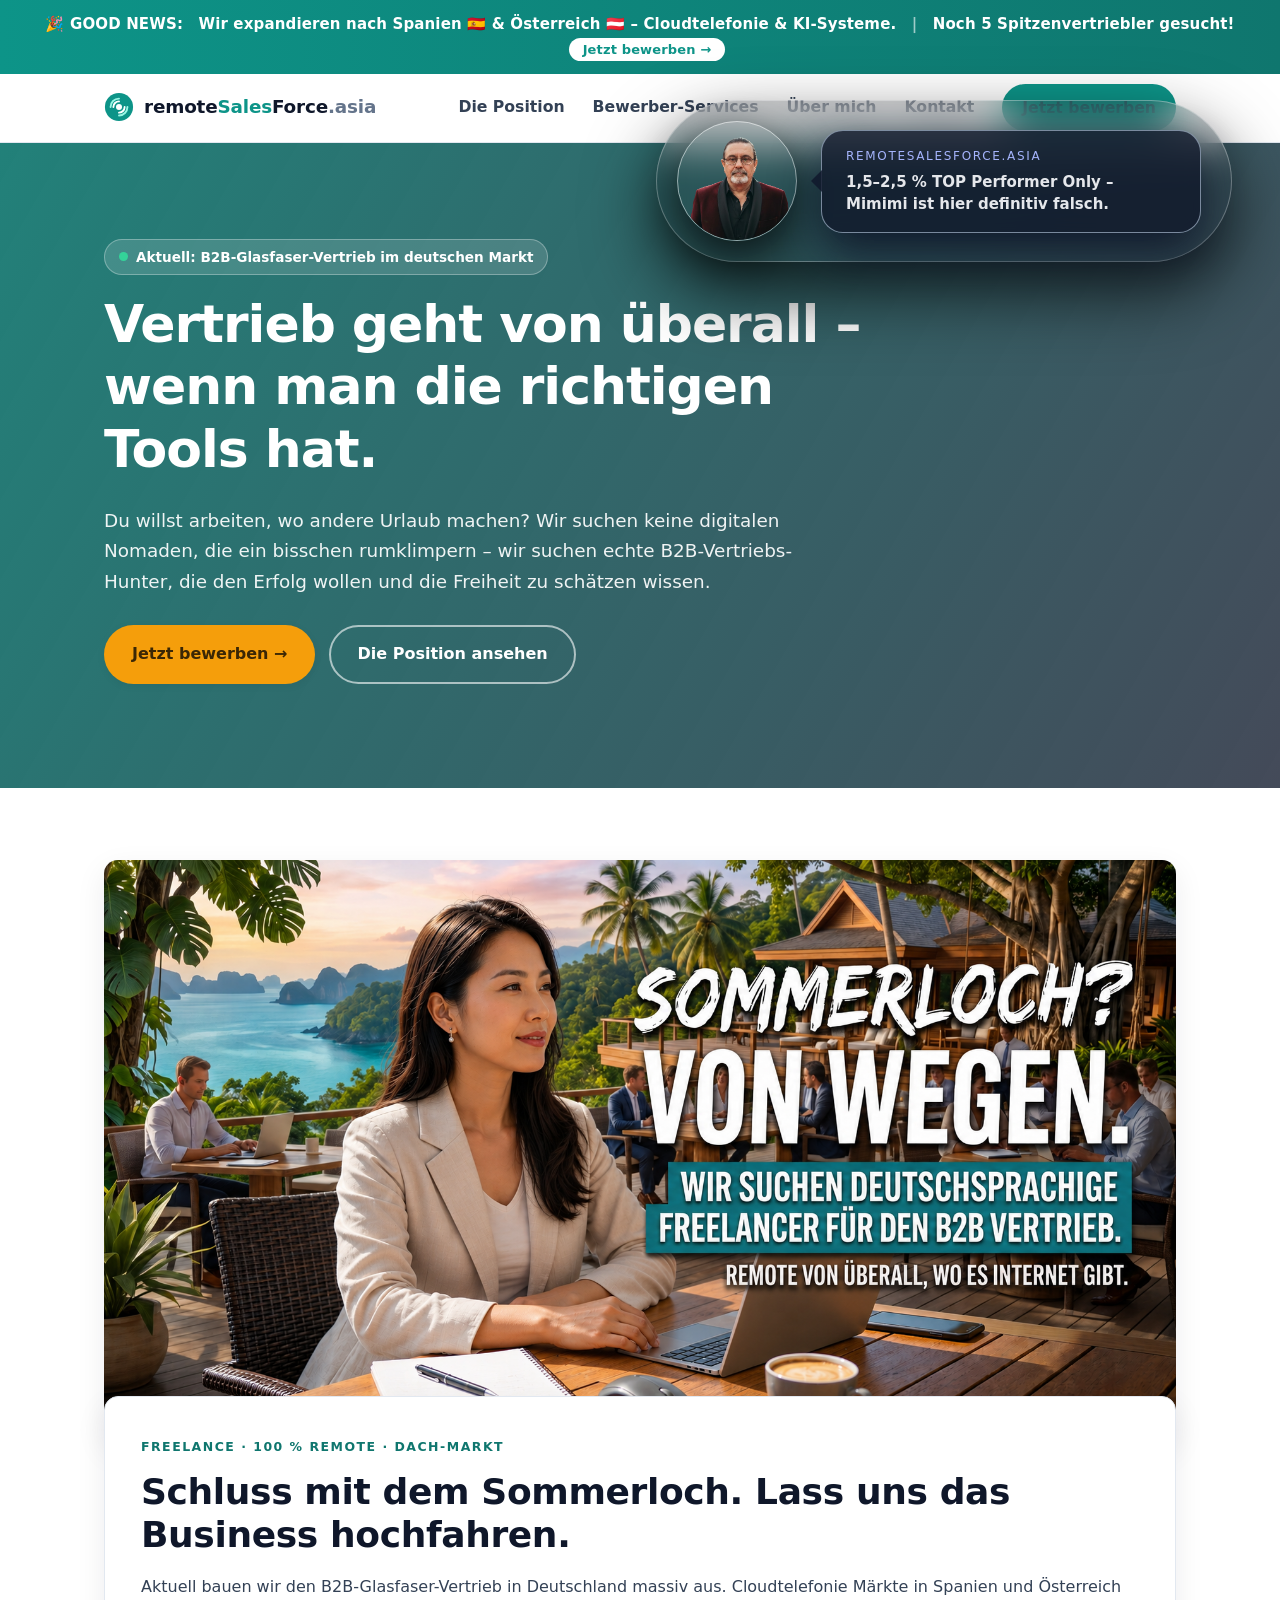
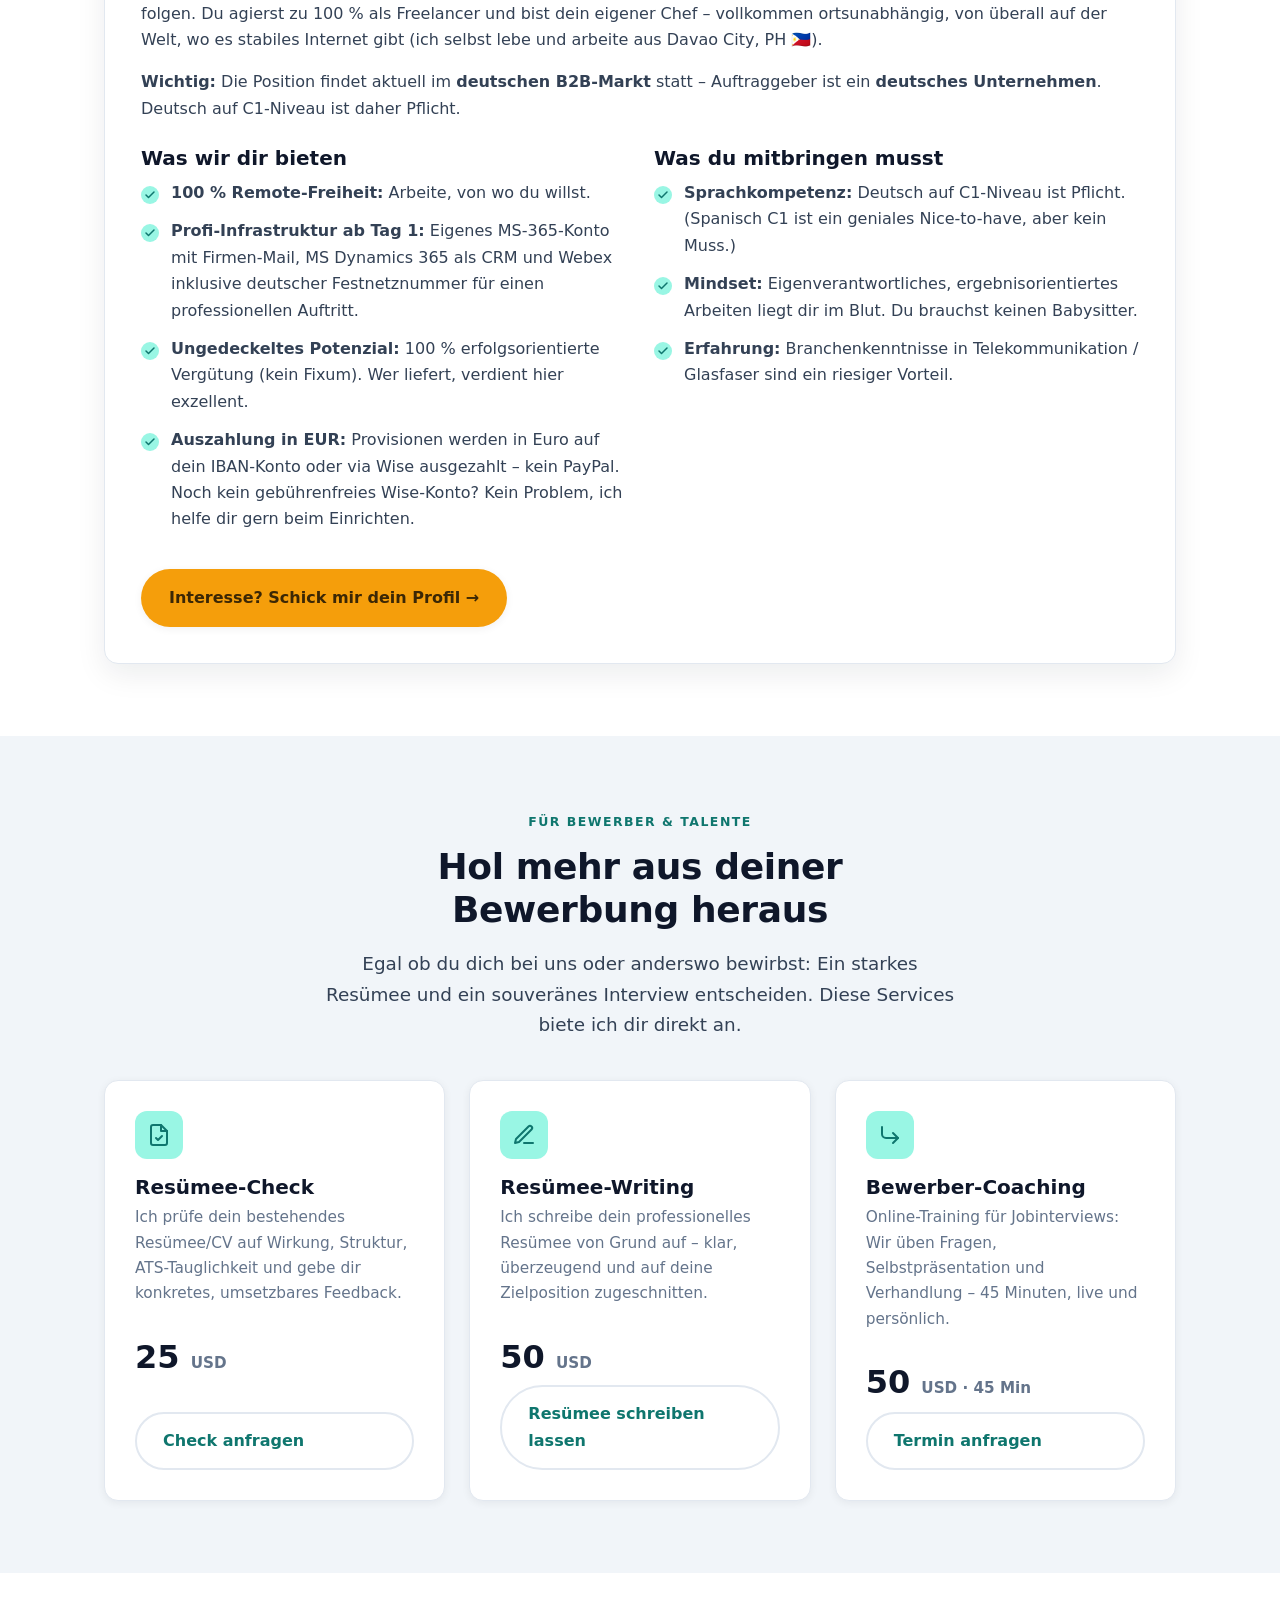
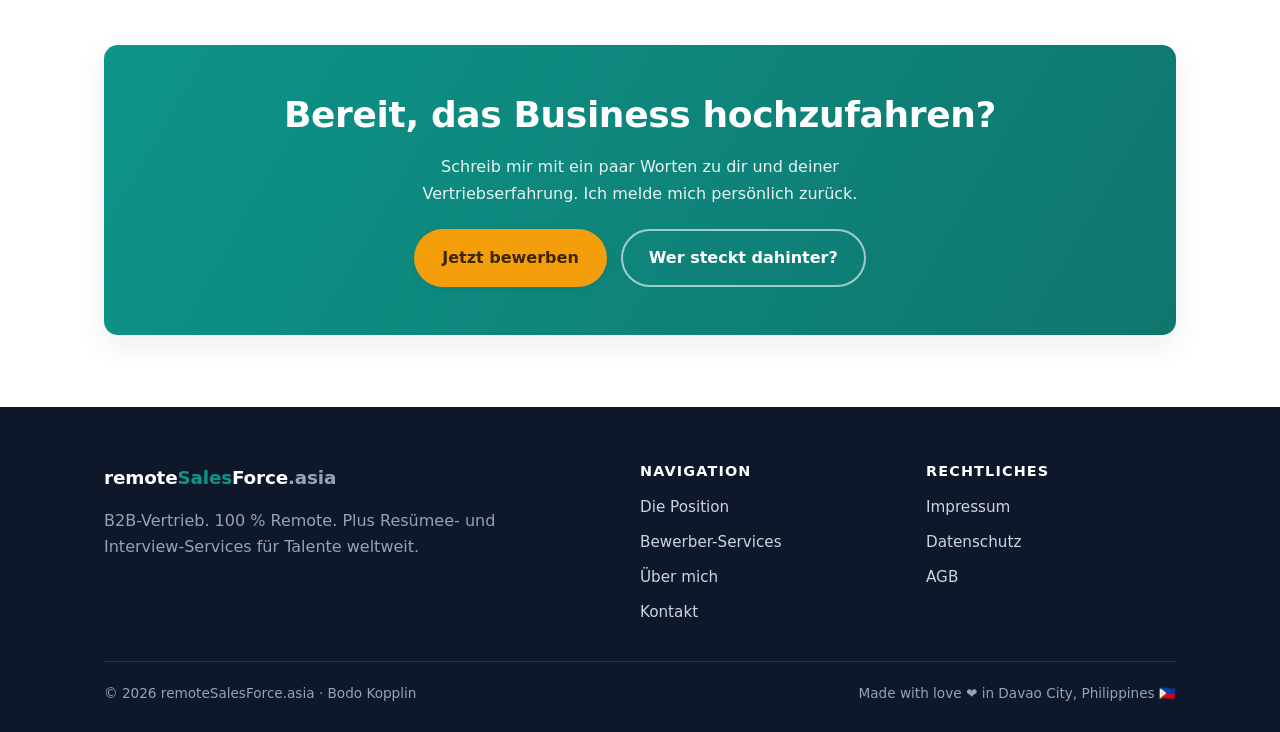
==== index.html @ d6d5f2cf "Add Google Ads script to index.html" ====
<!DOCTYPE html>   
<html lang="de">
<head>
  <script async src="https://pagead2.googlesyndication.com/pagead/js/adsbygoogle.js?client=ca-pub-9428336256500980"
     crossorigin="anonymous"></script>
  <!-- Google Tag Manager -->
<script>(function(w,d,s,l,i){w[l]=w[l]||[];w[l].push({'gtm.start':
new Date().getTime(),event:'gtm.js'});var f=d.getElementsByTagName(s)[0],
j=d.createElement(s),dl=l!='dataLayer'?'&l='+l:'';j.async=true;j.src=
'https://www.googletagmanager.com/gtm.js?id='+i+dl;f.parentNode.insertBefore(j,f);
})(window,document,'script','dataLayer','GTM-MR9XFWQ5');</script>
<!-- End Google Tag Manager -->
  <!-- Google tag (gtag.js) -->
<script async src="https://www.googletagmanager.com/gtag/js?id=G-564L8G4YLS"></script>
<script>
  window.dataLayer = window.dataLayer || [];
  function gtag(){dataLayer.push(arguments);}
  gtag('js', new Date());

  gtag('config', 'G-564L8G4YLS');
</script>
  <meta charset="UTF-8" />
  <meta name="viewport" content="width=device-width, initial-scale=1" />
  <title>remoteSalesForce.asia – B2B-Vertrieb. 100 % Remote. Weltweit.</title>
  <meta name="description" content="Wir bauen den B2B-Glasfaser-Vertrieb aus und suchen echte Vertriebs-Hunter – 100 % Remote, als Freelancer, mit Profi-Infrastruktur ab Tag 1. Plus: Resümee-Check, Resümee-Writing und Bewerber-Coaching." />
  <link rel="preconnect" href="https://fonts.googleapis.com" />
  <link rel="stylesheet" href="assets/css/style.css" />

  <!-- ================= FLOATING PROFILE SPEECH BUBBLE ================= -->
  <style>
    .floating-profile-pill {
      position: fixed;
      top: 100px;
      right: 48px;
      z-index: 9999;

      display: flex;
      align-items: center;
      gap: 24px;

      padding: 20px 30px 20px 20px;

      background: rgba(15, 15, 20, 0.22);
      border-radius: 999px;

      box-shadow: 0 30px 70px rgba(0, 0, 0, 0.7);
      backdrop-filter: blur(22px);
      -webkit-backdrop-filter: blur(22px);
      border: 1px solid rgba(255, 255, 255, 0.32);

      color: #f9fafb;

      opacity: 0;
      transform: translateY(-16px);
      animation:
        fpFadeIn 0.7s ease-out forwards 0.35s,
        fpFloat 10s ease-in-out infinite 1s;
    }

    .fp-avatar {
      flex: 0 0 auto;
      width: 120px;
      height: 120px;
      border-radius: 999px;
      overflow: hidden;
      box-shadow: 0 18px 46px rgba(0, 0, 0, 0.75);
      border: 1px solid rgba(255, 255, 255, 0.5);
    }

    .fp-avatar img {
      width: 100%;
      height: 100%;
      object-fit: cover;
      display: block;
    }

    .fp-bubble {
      position: relative;
      padding: 16px 24px;
      border-radius: 22px;

      background: rgba(15, 23, 42, 0.8);
      border: 1px solid rgba(148, 163, 184, 0.8);

      box-shadow: 0 20px 46px rgba(15, 23, 42, 0.95);

      font-family: system-ui, -apple-system, BlinkMacSystemFont, "Segoe UI", sans-serif;
      font-size: 16px;
      line-height: 1.5;
      max-width: 380px;
    }

    .fp-bubble::before {
      content: "";
      position: absolute;
      left: -11px;
      top: 50%;
      transform: translateY(-50%);
      width: 0;
      height: 0;
      border-top: 11px solid transparent;
      border-bottom: 11px solid transparent;
      border-right: 11px solid rgba(15, 23, 42, 0.8);
    }

    .fp-eyebrow {
      margin: 0 0 6px;
      font-size: 12px;
      letter-spacing: 0.14em;
      text-transform: uppercase;
      color: #a5b4fc;
    }

    .fp-text {
      margin: 0;
      font-size: 15px;
      font-weight: 700;
      color: #e5e7eb;
      white-space: normal;
    }

    @keyframes fpFadeIn {
      to {
        opacity: 1;
        transform: translateY(0);
      }
    }

    @keyframes fpFloat {
      0%   { transform: translateY(0); }
      50%  { transform: translateY(-6px); }
      100% { transform: translateY(0); }
    }

    @media (max-width: 1024px) {
      .floating-profile-pill {
        top: 72px;
        right: 20px;
        padding: 14px 20px 14px 14px;
        gap: 16px;
      }

      .fp-avatar {
        width: 90px;
        height: 90px;
      }

      .fp-bubble {
        padding: 10px 16px;
        font-size: 14px;
        max-width: 320px;
      }

      .fp-text {
        font-size: 14px;
      }
    }

    @media (max-width: 768px) {
      .floating-profile-pill {
        top: 62px;
        right: 10px;
        padding: 10px 12px 10px 10px;
        gap: 10px;
      }

      .fp-avatar {
        width: 64px;
        height: 64px;
      }

      .fp-bubble {
        padding: 8px 12px;
        font-size: 13px;
        max-width: 260px;
      }

      .fp-text {
        font-size: 13px;
      }
    }

    @media (max-width: 480px) {
      .floating-profile-pill {
        max-width: min(92vw, 360px);
      }
    }
  </style>
</head>
<body>

  <!-- === Floating Profile Bubble (Bodo) === -->
  <div class="floating-profile-pill">
    <div class="fp-avatar">
      <img src="pics/ProfilePic.png" alt="Bodo Kopplin" />
    </div>
    <div class="fp-bubble">
      <p class="fp-eyebrow">remoteSalesForce.asia</p>
      <p class="fp-text">
        1,5–2,5 % TOP Performer Only – Mimimi ist hier definitiv falsch.
      </p>
    </div>
  </div>

  <!-- ================= ANNOUNCEMENT BAR ================= -->
  <div style="background:linear-gradient(90deg,#0d9488,#0f766e);color:#fff;text-align:center;padding:12px 16px;font-size:15px;font-weight:600;letter-spacing:0.01em;position:relative;z-index:100;">
    <span style="margin-right:10px;">🎉 GOOD NEWS:</span>
    Wir expandieren nach <strong>Spanien 🇪🇸</strong> &amp; <strong>Österreich 🇦🇹</strong> – Cloudtelefonie &amp; KI-Systeme.
    <span style="margin:0 10px;opacity:0.6;">|</span>
    Noch <strong>5 Spitzenvertriebler</strong> gesucht!
    <a href="bewerbung.html" style="margin-left:14px;background:#fff;color:#0d9488;padding:4px 14px;border-radius:999px;font-size:13px;text-decoration:none;font-weight:700;">Jetzt bewerben →</a>
  </div>
  <!-- ================= HEADER / NAV ================= -->
  <header class="site-header">
    <div class="container nav">
      <a href="index.html" class="brand" aria-label="remoteSalesForce.asia Startseite">
        <svg width="30" height="30" viewBox="0 0 32 32" fill="none" aria-hidden="true">
          <circle cx="16" cy="16" r="15" fill="#0d9488"/>
          <circle cx="16" cy="16" r="3.2" fill="#fff"/>
          <path d="M10 16a6 6 0 0 1 6-6" stroke="#fff" stroke-width="2" stroke-linecap="round"/>
          <path d="M7 16a9 9 0 0 1 9-9" stroke="#99f6e4" stroke-width="2" stroke-linecap="round"/>
          <path d="M22 16a6 6 0 0 1-6 6" stroke="#fff" stroke-width="2" stroke-linecap="round"/>
          <path d="M25 16a9 9 0 0 1-9 9" stroke="#99f6e4" stroke-width="2" stroke-linecap="round"/>
        </svg>
        <span>remote<span class="dot">Sales</span>Force<span class="tld">.asia</span></span>
      </a>
      <nav>
        <button class="nav-toggle" aria-label="Menü" aria-expanded="false"><span></span><span></span><span></span></button>
        <ul class="nav-links">
          <li><a href="#jobpost">Die Position</a></li>
          <li><a href="#leistungen">Bewerber-Services</a></li>
          <li><a href="about.html">Über mich</a></li>
          <li><a href="kontakt.html">Kontakt</a></li>
          <li><a href="bewerbung.html" class="btn btn--brand nav-cta">Jetzt bewerben</a></li>
        </ul>
      </nav>
    </div>
  </header>

  <!-- ================= BANNER / HERO-IMAGE ================= -->
  <section class="banner" style="--banner-img: url('pics/ChatGPT Image Jun 28, 2026, 07_51_49 AM.png');">
    <div class="container">
      <div class="banner__inner">
        <span class="banner__badge"><span class="pulse"></span> Aktuell: B2B-Glasfaser-Vertrieb im deutschen Markt</span>
        <h1>Vertrieb geht von überall&nbsp;– wenn man die richtigen Tools hat.</h1>
        <p class="lead">Du willst arbeiten, wo andere Urlaub machen? Wir suchen keine digitalen Nomaden, die ein bisschen rumklimpern – wir suchen echte B2B-Vertriebs-Hunter, die den Erfolg wollen und die Freiheit zu schätzen wissen.</p>
        <div class="banner__cta">
          <a href="bewerbung.html" class="btn btn--primary">Jetzt bewerben →</a>
          <a href="#jobpost" class="btn btn--ghost">Die Position ansehen</a>
        </div>
      </div>
    </div>
  </section>

  <!-- ================= JOBPOST ================= -->
  <section class="section" id="jobpost">
    <div class="container">
     <img class="jobpost__img" src="pics/ChatGPT Image Jun 28, 2026, 07_51_49 AM.png" alt="B2B-Vertrieb 100 % Remote – arbeite von überall auf der Welt" loading="lazy">

      <div class="jobpost__card">
        <span class="eyebrow">Freelance · 100 % Remote · DACH-Markt</span>
        <h2>Schluss mit dem Sommerloch. Lass uns das Business hochfahren.</h2>
        <p>Aktuell bauen wir den B2B-Glasfaser-Vertrieb in Deutschland massiv aus. Cloudtelefonie Märkte in Spanien und Österreich folgen. Du agierst zu 100 % als Freelancer und bist dein eigener Chef – vollkommen ortsunabhängig, von überall auf der Welt, wo es stabiles Internet gibt (ich selbst lebe und arbeite aus Davao City, PH 🇵🇭).</p>
        <p><strong>Wichtig:</strong> Die Position findet aktuell im <strong>deutschen B2B-Markt</strong> statt – Auftraggeber ist ein <strong>deutsches Unternehmen</strong>. Deutsch auf C1-Niveau ist daher Pflicht.</p>

        <div class="cols">
          <div>
            <h3>Was wir dir bieten</h3>
            <ul class="checklist">
              <li><b>100 % Remote-Freiheit:</b> Arbeite, von wo du willst.</li>
              <li><b>Profi-Infrastruktur ab Tag 1:</b> Eigenes MS-365-Konto mit Firmen-Mail, MS Dynamics 365 als CRM und Webex inklusive deutscher Festnetznummer für einen professionellen Auftritt.</li>
              <li><b>Ungedeckeltes Potenzial:</b> 100 % erfolgsorientierte Vergütung (kein Fixum). Wer liefert, verdient hier exzellent.</li>
              <li><b>Auszahlung in EUR:</b> Provisionen werden in Euro auf dein IBAN-Konto oder via Wise ausgezahlt – kein PayPal. Noch kein gebührenfreies Wise-Konto? Kein Problem, ich helfe dir gern beim Einrichten.</li>
            </ul>
          </div>
          <div>
            <h3>Was du mitbringen musst</h3>
            <ul class="checklist">
              <li><b>Sprachkompetenz:</b> Deutsch auf C1-Niveau ist Pflicht. (Spanisch C1 ist ein geniales Nice-to-have, aber kein Muss.)</li>
              <li><b>Mindset:</b> Eigenverantwortliches, ergebnisorientiertes Arbeiten liegt dir im Blut. Du brauchst keinen Babysitter.</li>
              <li><b>Erfahrung:</b> Branchenkenntnisse in Telekommunikation / Glasfaser sind ein riesiger Vorteil.</li>
            </ul>
          </div>
        </div>

        <a href="bewerbung.html" class="btn btn--primary">Interesse? Schick mir dein Profil →</a>
      </div>
    </div>
  </section>

  <!-- ================= BEWERBER-SERVICES ================= -->
  <section class="section section--soft" id="leistungen">
    <div class="container">
      <div class="center" style="max-width:62ch;margin:0 auto 40px;">
        <span class="eyebrow">Für Bewerber & Talente</span>
        <h2>Hol mehr aus deiner Bewerbung heraus</h2>
        <p class="lead">Egal ob du dich bei uns oder anderswo bewirbst: Ein starkes Resümee und ein souveränes Interview entscheiden. Diese Services biete ich dir direkt an.</p>
      </div>

      <div class="cards">
        <div class="card">
          <div class="card__icon" aria-hidden="true">
            <svg width="24" height="24" viewBox="0 0 24 24" fill="none" stroke="currentColor" stroke-width="2" stroke-linecap="round" stroke-linejoin="round"><path d="M14 2H6a2 2 0 0 0-2 2v16a2 2 0 0 0 2 2h12a2 2 0 0 0 2-2V8z"/><polyline points="14 2 14 8 20 8"/><path d="m9 15 2 2 4-4"/></svg>
          </div>
          <h3>Resümee-Check</h3>
          <p>Ich prüfe dein bestehendes Resümee/CV auf Wirkung, Struktur, ATS-Tauglichkeit und gebe dir konkretes, umsetzbares Feedback.</p>
          <div class="price">25 <span>USD</span></div>
          <a href="kontakt.html?service=resumee-check" class="btn btn--outline">Check anfragen</a>
        </div>

        <div class="card">
          <div class="card__icon" aria-hidden="true">
            <svg width="24" height="24" viewBox="0 0 24 24" fill="none" stroke="currentColor" stroke-width="2" stroke-linecap="round" stroke-linejoin="round"><path d="M12 20h9"/><path d="M16.5 3.5a2.12 2.12 0 0 1 3 3L7 19l-4 1 1-4Z"/></svg>
          </div>
          <h3>Resümee-Writing</h3>
          <p>Ich schreibe dein professionelles Resümee von Grund auf – klar, überzeugend und auf deine Zielposition zugeschnitten.</p>
          <div class="price">50 <span>USD</span></div>
          <a href="kontakt.html?service=resumee-writing" class="btn btn--outline">Resümee schreiben lassen</a>
        </div>

        <div class="card">
          <div class="card__icon" aria-hidden="true">
            <svg width="24" height="24" viewBox="0 0 24 24" fill="none" stroke="currentColor" stroke-width="2" stroke-linecap="round" stroke-linejoin="round"><path d="M15 10l5 5-5 5"/><path d="M4 4v7a4 4 0 0 0 4 4h12"/></svg>
          </div>
          <h3>Bewerber-Coaching</h3>
          <p>Online-Training für Jobinterviews: Wir üben Fragen, Selbstpräsentation und Verhandlung – 45 Minuten, live und persönlich.</p>
          <div class="price">50 <span>USD · 45 Min</span></div>
          <a href="https://calendly.com/bodo-remotesalesforce/45min" class="btn btn--outline" target="_blank" rel="noopener">Termin anfragen</a>
        </div>
      </div>
    </div>
  </section>

  <!-- ================= CTA STRIP ================= -->
  <section class="section">
    <div class="container">
      <div class="cta-strip">
        <h2>Bereit, das Business hochzufahren?</h2>
        <p>Schreib mir mit ein paar Worten zu dir und deiner Vertriebserfahrung. Ich melde mich persönlich zurück.</p>
        <div style="margin-top:22px;display:flex;gap:14px;justify-content:center;flex-wrap:wrap;">
          <a href="bewerbung.html" class="btn btn--primary">Jetzt bewerben</a>
          <a href="about.html" class="btn btn--ghost">Wer steckt dahinter?</a>
        </div>
      </div>
    </div>
  </section>

  <!-- ================= FOOTER ================= -->
  <footer class="site-footer">
    <div class="container">
      <div class="footer-grid">
        <div>
          <a href="index.html" class="brand" style="color:#fff;">
            <span>remote<span class="dot">Sales</span>Force<span class="tld" style="color:#94a3b8;">.asia</span></span>
          </a>
          <p style="margin-top:14px;max-width:42ch;color:#94a3b8;">B2B-Vertrieb. 100 % Remote. Plus Resümee- und Interview-Services für Talente weltweit.</p>
        </div>
        <div>
          <h4>Navigation</h4>
          <ul class="footer-links">
            <li><a href="#jobpost">Die Position</a></li>
            <li><a href="#leistungen">Bewerber-Services</a></li>
            <li><a href="about.html">Über mich</a></li>
            <li><a href="kontakt.html">Kontakt</a></li>
          </ul>
        </div>
        <div>
          <h4>Rechtliches</h4>
          <ul class="footer-links">
            <li><a href="impressum.html">Impressum</a></li>
            <li><a href="datenschutz.html">Datenschutz</a></li>
            <li><a href="agb.html">AGB</a></li>
          </ul>
        </div>
      </div>
      <div class="footer-bottom">
        <span>© <span data-year>2026</span> remoteSalesForce.asia · Bodo Kopplin</span>
        <span>Made with love ❤️ in Davao City, Philippines 🇵🇭</span>
      </div>
    </div>
  </footer>

  <script src="assets/js/main.js"></script>
</body>
</html>
---- assets/css/style.css ----
/* remotesalesforce.asia – shared styles
   Stil: hell & clean  |  Version 0.1 – 2026-06-27 – Bodo Kopplin */

:root {
  --brand:        #0d9488;   /* teal 600 */
  --brand-dark:   #0f766e;   /* teal 700 */
  --brand-light:  #99f6e4;   /* teal 200 */
  --accent:       #f59e0b;   /* amber 500 – Preis-/Highlight */
  --ink:          #0f172a;   /* slate 900 */
  --text:         #334155;   /* slate 700 */
  --muted:        #64748b;   /* slate 500 */
  --line:         #e2e8f0;   /* slate 200 */
  --bg:           #ffffff;
  --bg-soft:      #f1f5f9;   /* slate 100 */
  --bg-mute:      #f8fafc;   /* slate 50  */
  --radius:       14px;
  --shadow:       0 10px 30px rgba(15, 23, 42, .08);
  --shadow-sm:    0 2px 8px rgba(15, 23, 42, .06);
  --maxw:         1120px;
  --font:         system-ui, -apple-system, "Segoe UI", Roboto, Helvetica, Arial, sans-serif;
}

* { box-sizing: border-box; }

html { scroll-behavior: smooth; }

body {
  margin: 0;
  font-family: var(--font);
  color: var(--text);
  background: var(--bg);
  line-height: 1.65;
  -webkit-font-smoothing: antialiased;
}

h1, h2, h3, h4 { color: var(--ink); line-height: 1.2; margin: 0 0 .5em; }
h1 { font-size: clamp(2rem, 5vw, 3.25rem); letter-spacing: -.02em; }
h2 { font-size: clamp(1.5rem, 3.2vw, 2.25rem); letter-spacing: -.01em; }
h3 { font-size: 1.25rem; }
p  { margin: 0 0 1rem; }
a  { color: var(--brand-dark); text-decoration: none; }
a:hover { text-decoration: underline; }
img { max-width: 100%; display: block; }

.container { width: 100%; max-width: var(--maxw); margin: 0 auto; padding: 0 24px; }
.section { padding: 72px 0; }
.section--soft { background: var(--bg-soft); }
.eyebrow {
  display: inline-block; text-transform: uppercase; letter-spacing: .12em;
  font-size: .78rem; font-weight: 700; color: var(--brand-dark); margin-bottom: 12px;
}
.lead { font-size: 1.15rem; color: var(--text); max-width: 60ch; }
.center { text-align: center; }
.center .lead { margin-left: auto; margin-right: auto; }

/* ---------- Buttons ---------- */
.btn {
  display: inline-flex; align-items: center; gap: .55em;
  padding: 14px 26px; border-radius: 999px; font-weight: 700; font-size: 1rem;
  border: 2px solid transparent; cursor: pointer; transition: transform .12s ease, box-shadow .12s ease, background .12s ease;
  text-decoration: none;
}
.btn:hover { text-decoration: none; transform: translateY(-2px); }
.btn--primary { background: var(--accent); color: #3b2705; box-shadow: var(--shadow-sm); }
.btn--primary:hover { background: #fbbf24; }
.btn--brand { background: var(--brand); color: #fff; }
.btn--brand:hover { background: var(--brand-dark); }
.btn--ghost { background: transparent; color: #fff; border-color: rgba(255,255,255,.6); }
.btn--ghost:hover { background: rgba(255,255,255,.12); }
.btn--outline { background: #fff; color: var(--brand-dark); border-color: var(--line); }
.btn--outline:hover { border-color: var(--brand); }

/* ---------- Header / Nav ---------- */
.site-header {
  position: sticky; top: 0; z-index: 50;
  background: rgba(255,255,255,.9); backdrop-filter: blur(10px);
  border-bottom: 1px solid var(--line);
}
.nav { display: flex; align-items: center; justify-content: space-between; height: 68px; }
.brand { display: flex; align-items: center; gap: 10px; font-weight: 800; color: var(--ink); font-size: 1.15rem; letter-spacing: -.01em; }
.brand:hover { text-decoration: none; }
.brand .dot { color: var(--brand); }
.brand .tld { color: var(--muted); font-weight: 600; }
.brand svg { flex: 0 0 auto; }
.nav-links { display: flex; align-items: center; gap: 28px; list-style: none; margin: 0; padding: 0; }
.nav-links a { color: var(--text); font-weight: 600; font-size: .98rem; }
.nav-links a:hover { color: var(--brand-dark); text-decoration: none; }
.nav-cta { padding: 9px 18px; }
.nav-toggle { display: none; background: none; border: 0; cursor: pointer; padding: 8px; }
.nav-toggle span { display: block; width: 24px; height: 2px; background: var(--ink); margin: 5px 0; transition: .2s; }

/* ---------- Banner / Hero ---------- */
.banner {
  position: relative; color: #fff; overflow: hidden;
  background: linear-gradient(120deg, rgba(15,118,110,.92), rgba(15,23,42,.78)),
              var(--banner-img, #0f766e) center/cover no-repeat;
}
.banner__inner { padding: 96px 0 104px; max-width: 760px; }
.banner h1 { color: #fff; }
.banner .lead { color: rgba(255,255,255,.92); }
.banner__cta { display: flex; flex-wrap: wrap; gap: 14px; margin-top: 28px; }
.banner__badge {
  display: inline-flex; align-items: center; gap: 8px; margin-bottom: 18px;
  background: rgba(255,255,255,.14); border: 1px solid rgba(255,255,255,.3);
  padding: 6px 14px; border-radius: 999px; font-size: .85rem; font-weight: 600;
}
.banner__badge .pulse { width: 9px; height: 9px; border-radius: 50%; background: #34d399; box-shadow: 0 0 0 0 rgba(52,211,153,.7); animation: pulse 2s infinite; }
@keyframes pulse { 0%{box-shadow:0 0 0 0 rgba(52,211,153,.6)} 70%{box-shadow:0 0 0 10px rgba(52,211,153,0)} 100%{box-shadow:0 0 0 0 rgba(52,211,153,0)} }

/* ---------- Jobpost ---------- */
.jobpost__img { border-radius: var(--radius); box-shadow: var(--shadow); width: 100%; }
.jobpost__card {
  background: #fff; border: 1px solid var(--line); border-radius: var(--radius);
  box-shadow: var(--shadow); padding: 36px; margin-top: -48px; position: relative;
}
.jobpost__card h2 { margin-top: 0; }
.cols { display: grid; grid-template-columns: 1fr 1fr; gap: 28px; margin: 24px 0; }
.checklist { list-style: none; padding: 0; margin: 0; }
.checklist li { position: relative; padding-left: 30px; margin-bottom: 12px; }
.checklist li::before {
  content: ""; position: absolute; left: 0; top: 6px; width: 18px; height: 18px;
  border-radius: 50%; background: var(--brand-light);
  background-image: url("data:image/svg+xml,%3Csvg xmlns='http://www.w3.org/2000/svg' width='12' height='12' viewBox='0 0 24 24' fill='none' stroke='%230f766e' stroke-width='3' stroke-linecap='round' stroke-linejoin='round'%3E%3Cpolyline points='20 6 9 17 4 12'/%3E%3C/svg%3E");
  background-repeat: no-repeat; background-position: center;
}

/* ---------- Services / Pricing ---------- */
.cards { display: grid; grid-template-columns: repeat(3, 1fr); gap: 24px; }
.card {
  background: #fff; border: 1px solid var(--line); border-radius: var(--radius);
  padding: 30px; box-shadow: var(--shadow-sm); display: flex; flex-direction: column;
  transition: transform .15s ease, box-shadow .15s ease;
}
.card:hover { transform: translateY(-4px); box-shadow: var(--shadow); }
.card__icon { width: 48px; height: 48px; border-radius: 12px; display: grid; place-items: center; background: var(--brand-light); color: var(--brand-dark); margin-bottom: 16px; }
.card h3 { margin-bottom: 6px; }
.card p { color: var(--muted); font-size: .96rem; }
.price { font-size: 2rem; font-weight: 800; color: var(--ink); margin: 8px 0 2px; }
.price span { font-size: .95rem; font-weight: 600; color: var(--muted); }
.card .btn { margin-top: auto; }

/* ---------- About ---------- */
.about-hero { display: grid; grid-template-columns: 300px 1fr; gap: 48px; align-items: start; }
.about-hero img { border-radius: var(--radius); box-shadow: var(--shadow); width: 100%; }
.facts { list-style: none; padding: 0; margin: 18px 0 0; display: flex; flex-direction: column; gap: 8px; }
.facts li { display: flex; gap: 10px; font-size: .95rem; }
.facts b { color: var(--ink); min-width: 96px; }
.timeline { border-left: 2px solid var(--line); margin: 0; padding: 0 0 0 28px; list-style: none; }
.timeline li { position: relative; padding-bottom: 28px; }
.timeline li::before { content: ""; position: absolute; left: -36px; top: 4px; width: 14px; height: 14px; border-radius: 50%; background: var(--brand); border: 3px solid #fff; box-shadow: 0 0 0 2px var(--brand-light); }
.timeline .role { font-weight: 700; color: var(--ink); }
.timeline .meta { font-size: .85rem; color: var(--muted); text-transform: uppercase; letter-spacing: .05em; }
.tag-row { display: flex; flex-wrap: wrap; gap: 8px; margin-top: 8px; }
.tag { background: var(--bg-soft); color: var(--text); font-size: .82rem; font-weight: 600; padding: 5px 12px; border-radius: 999px; border: 1px solid var(--line); }

/* ---------- Forms ---------- */
.form-grid { display: grid; grid-template-columns: 1fr 1fr; gap: 18px; }
.field { display: flex; flex-direction: column; gap: 6px; margin-bottom: 16px; }
.field.full { grid-column: 1 / -1; }
.field label { font-weight: 600; font-size: .92rem; color: var(--ink); }
.field input, .field textarea, .field select {
  font: inherit; padding: 12px 14px; border: 1px solid var(--line); border-radius: 10px;
  background: #fff; color: var(--ink); transition: border .15s ease, box-shadow .15s ease;
}
.field input:focus, .field textarea:focus, .field select:focus {
  outline: none; border-color: var(--brand); box-shadow: 0 0 0 3px rgba(13,148,136,.15);
}
.form-note { font-size: .85rem; color: var(--muted); }
.notice {
  background: #fffbeb; border: 1px solid #fde68a; color: #92400e;
  border-radius: 10px; padding: 14px 16px; font-size: .92rem; margin-bottom: 20px;
}
.form-status { margin-top: 14px; font-weight: 600; }

/* ---------- Generic content (legal pages) ---------- */
.prose { max-width: 75ch; }
.prose h2 { margin-top: 1.8em; }
.prose ul { padding-left: 1.2em; }
.placeholder-tag {
  display: inline-block; background: var(--bg-soft); border: 1px dashed #cbd5e1;
  color: var(--muted); font-size: .8rem; font-weight: 700; letter-spacing: .04em;
  padding: 3px 10px; border-radius: 6px; text-transform: uppercase;
}

/* ---------- CTA strip ---------- */
.cta-strip {
  background: linear-gradient(120deg, var(--brand), var(--brand-dark)); color: #fff;
  border-radius: var(--radius); padding: 48px; text-align: center; box-shadow: var(--shadow);
}
.cta-strip h2 { color: #fff; }
.cta-strip p { color: rgba(255,255,255,.9); max-width: 52ch; margin-left: auto; margin-right: auto; }

/* ---------- Footer ---------- */
.site-footer { background: var(--ink); color: #cbd5e1; padding: 56px 0 28px; margin-top: 0; }
.footer-grid { display: grid; grid-template-columns: 2fr 1fr 1fr; gap: 36px; }
.site-footer a { color: #cbd5e1; }
.site-footer a:hover { color: #fff; }
.site-footer h4 { color: #fff; font-size: .9rem; text-transform: uppercase; letter-spacing: .08em; margin-bottom: 14px; }
.footer-links { list-style: none; padding: 0; margin: 0; display: flex; flex-direction: column; gap: 10px; font-size: .95rem; }
.footer-bottom { border-top: 1px solid rgba(255,255,255,.12); margin-top: 36px; padding-top: 20px; font-size: .85rem; color: #94a3b8; display: flex; justify-content: space-between; flex-wrap: wrap; gap: 8px; }

/* ---------- Responsive ---------- */
@media (max-width: 860px) {
  .nav-links { position: fixed; inset: 68px 0 auto 0; background: #fff; flex-direction: column; align-items: stretch; gap: 0; padding: 8px 0; border-bottom: 1px solid var(--line); box-shadow: var(--shadow); display: none; }
  .nav-links.open { display: flex; }
  .nav-links li { padding: 4px 24px; }
  .nav-links .nav-cta { margin: 8px 24px; text-align: center; }
  .nav-toggle { display: block; }
  .cols, .cards, .about-hero, .form-grid, .footer-grid { grid-template-columns: 1fr; }
  .about-hero img { max-width: 240px; }
  .jobpost__card { padding: 24px; margin-top: -24px; }
  .cta-strip { padding: 32px 20px; }
  .section { padding: 52px 0; }
}
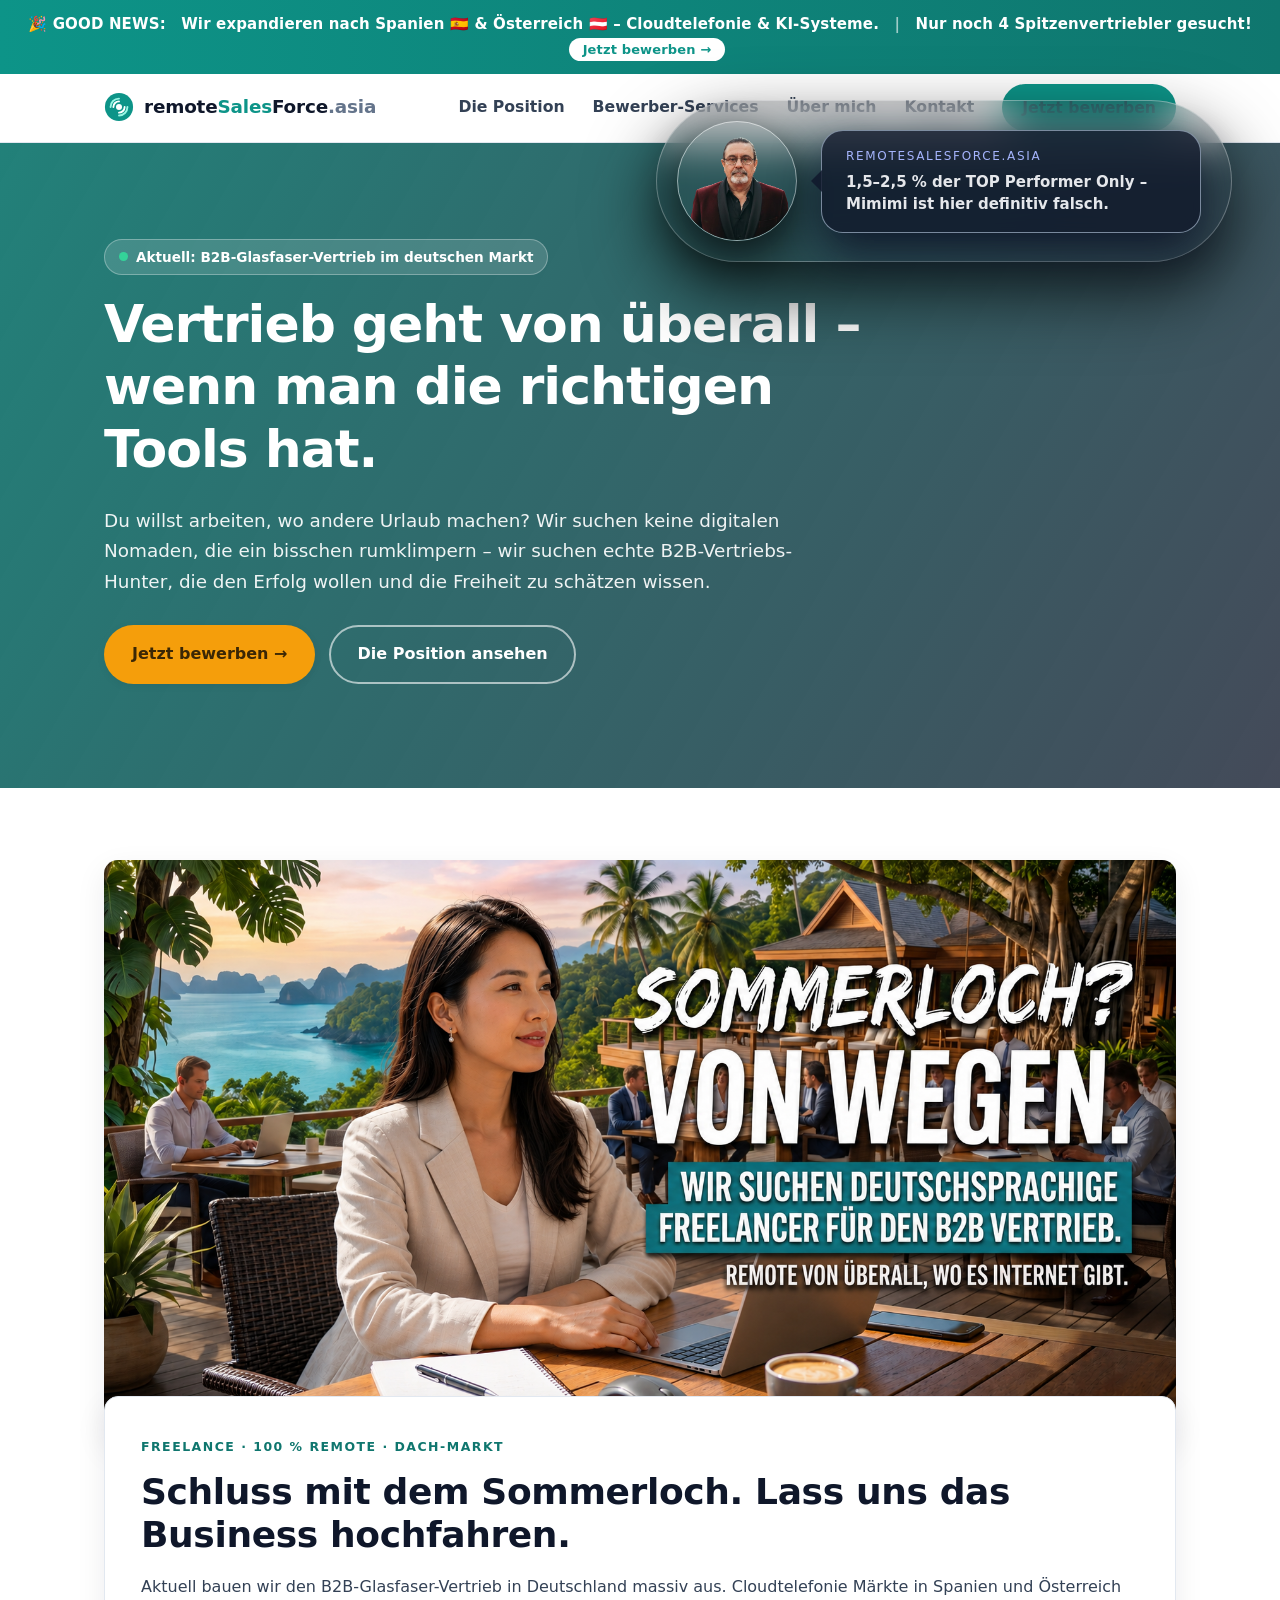
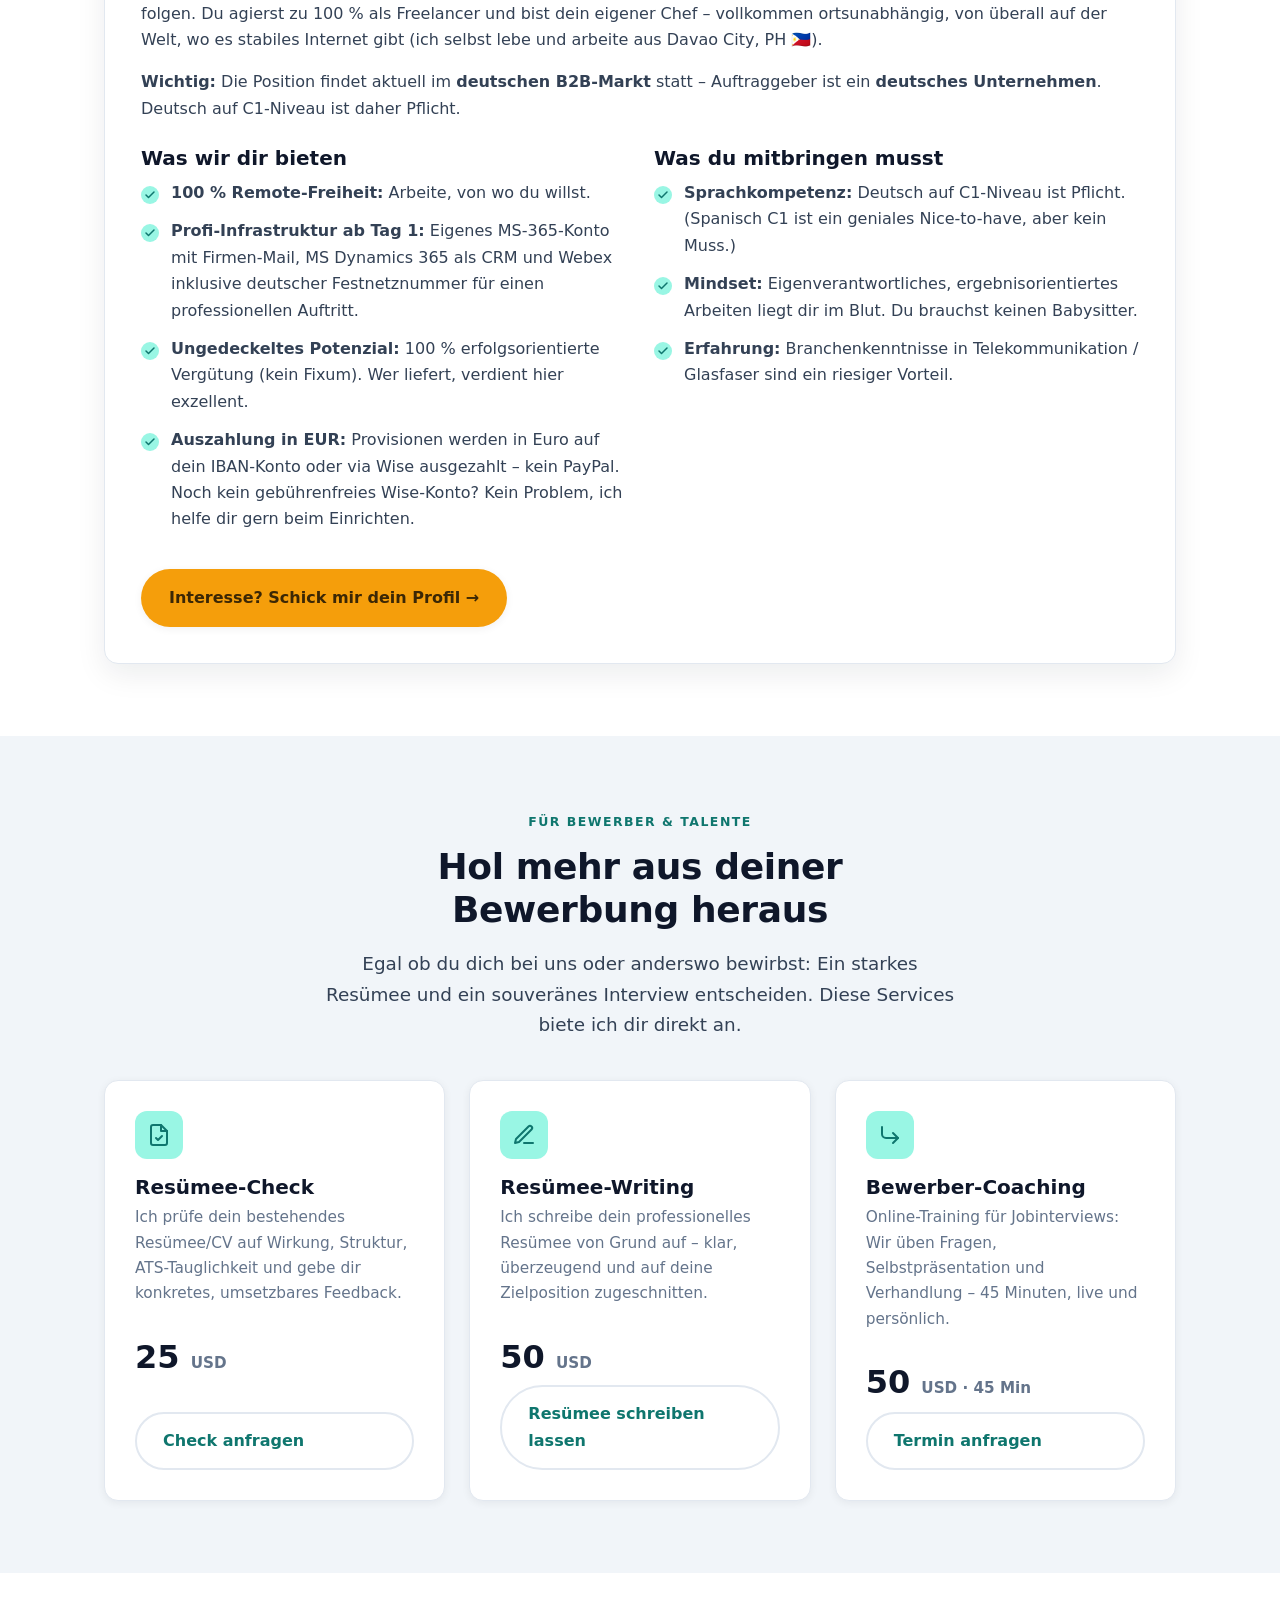
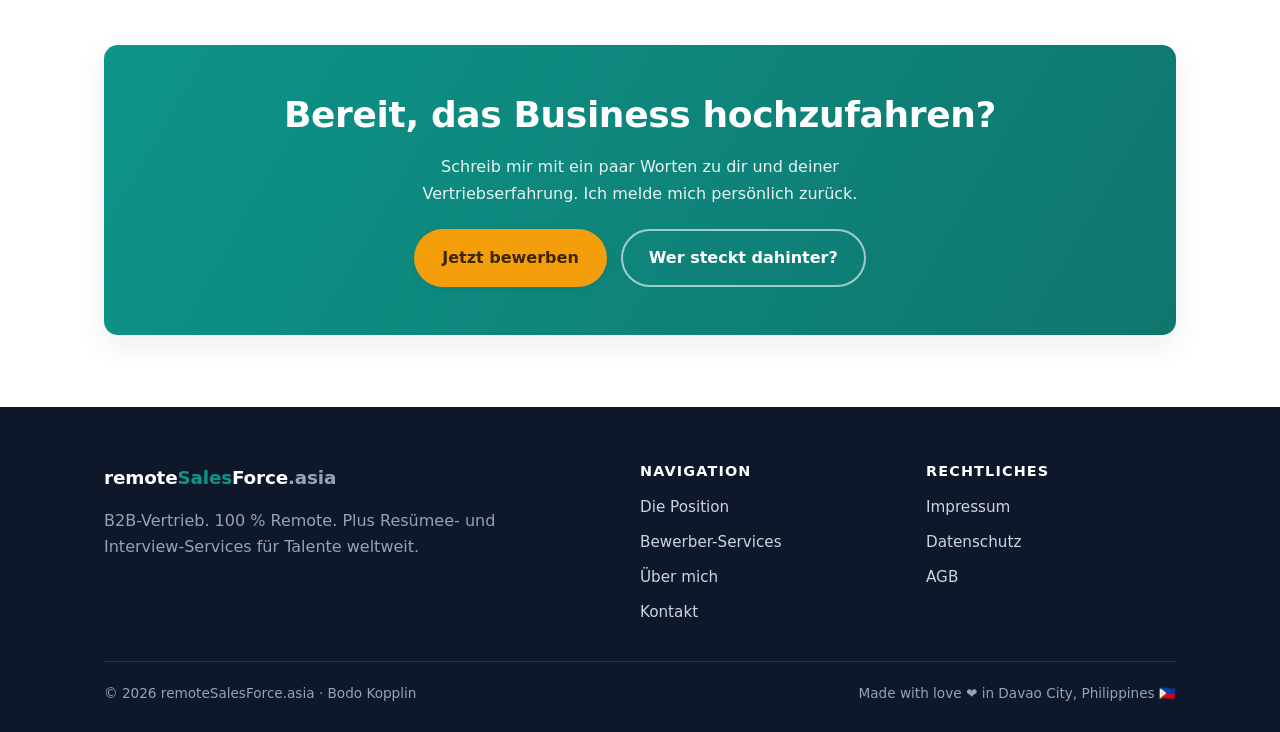
==== commit 6ebe39a3: "Update text for TOP Performer and job openings" ====
--- a/index.html
+++ b/index.html
@@ -197,7 +197,7 @@
     <div class="fp-bubble">
       <p class="fp-eyebrow">remoteSalesForce.asia</p>
       <p class="fp-text">
-        1,5–2,5 % TOP Performer Only – Mimimi ist hier definitiv falsch.
+        1,5–2,5 % der TOP Performer Only – Mimimi ist hier definitiv falsch.
       </p>
     </div>
   </div>
@@ -207,7 +207,7 @@
     <span style="margin-right:10px;">🎉 GOOD NEWS:</span>
     Wir expandieren nach <strong>Spanien 🇪🇸</strong> &amp; <strong>Österreich 🇦🇹</strong> – Cloudtelefonie &amp; KI-Systeme.
     <span style="margin:0 10px;opacity:0.6;">|</span>
-    Noch <strong>5 Spitzenvertriebler</strong> gesucht!
+    Nur noch <strong>4 Spitzenvertriebler</strong> gesucht!
     <a href="bewerbung.html" style="margin-left:14px;background:#fff;color:#0d9488;padding:4px 14px;border-radius:999px;font-size:13px;text-decoration:none;font-weight:700;">Jetzt bewerben →</a>
   </div>
   <!-- ================= HEADER / NAV ================= -->
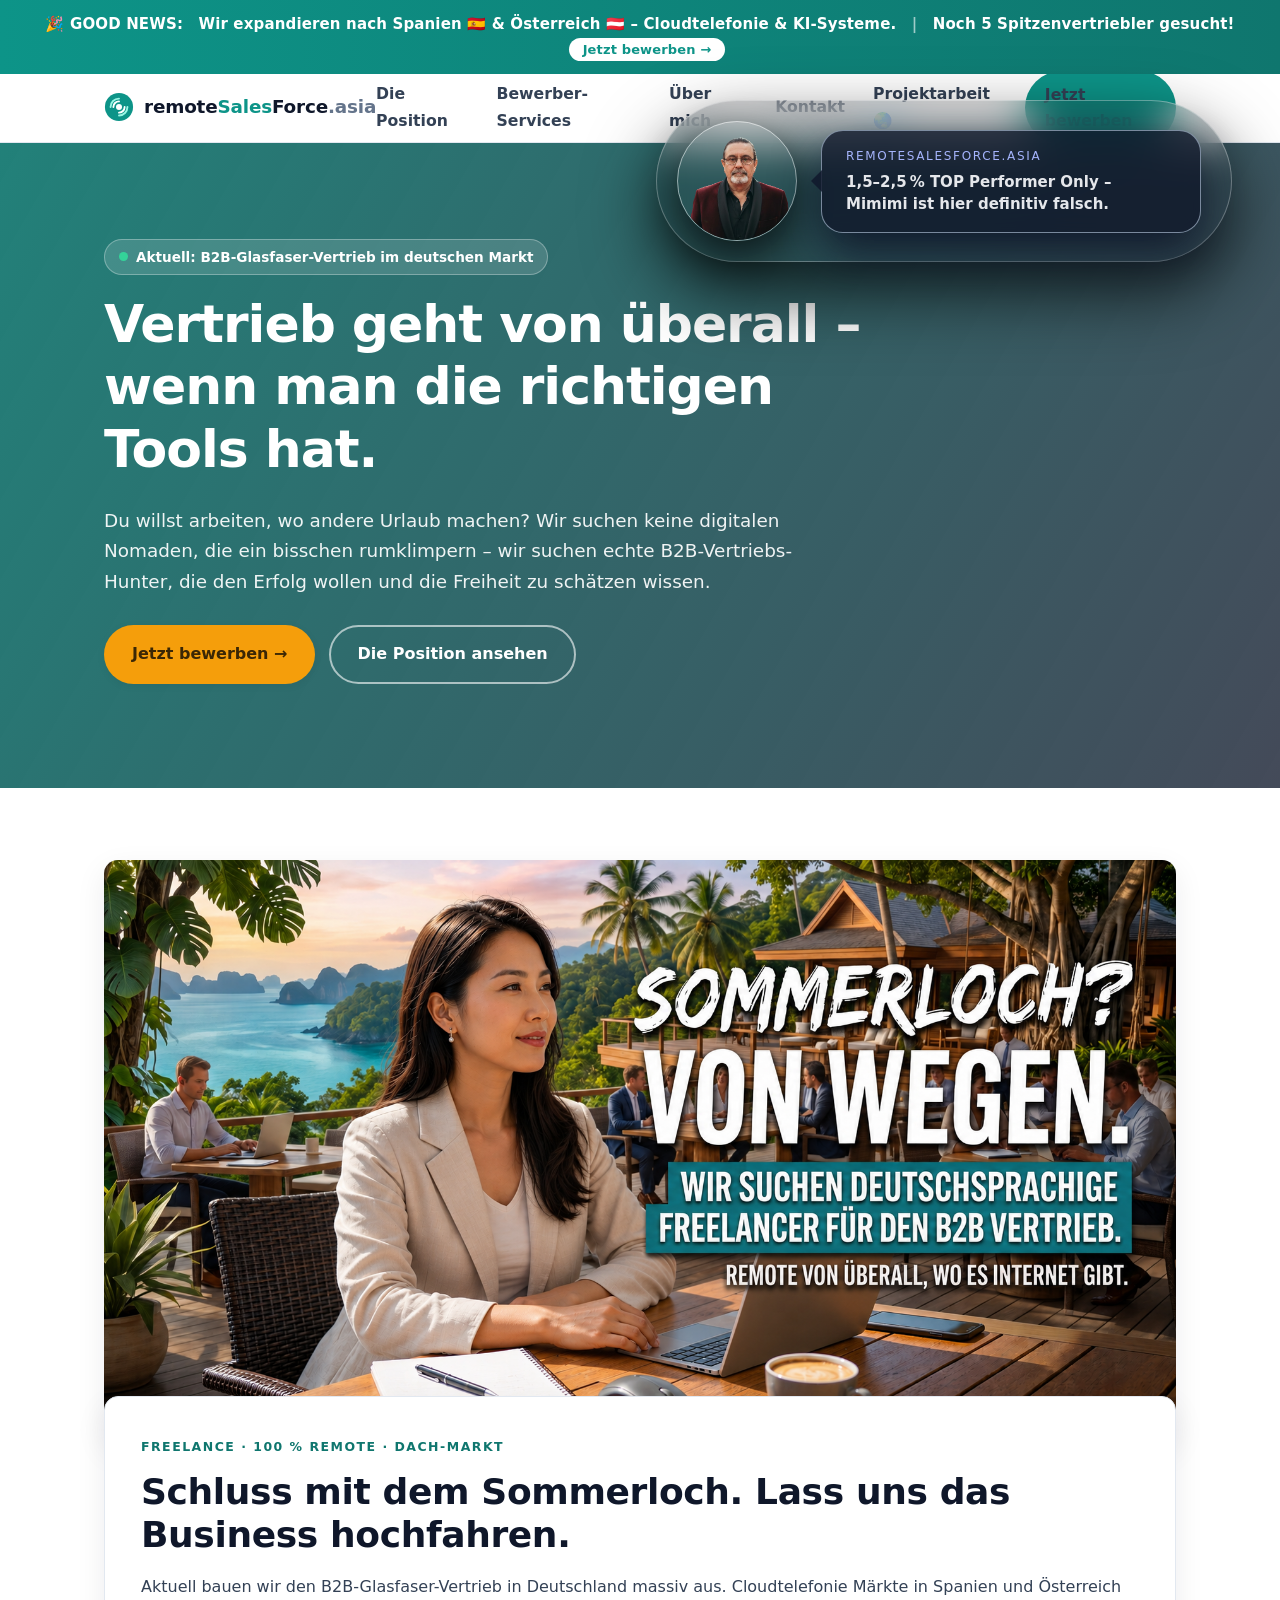
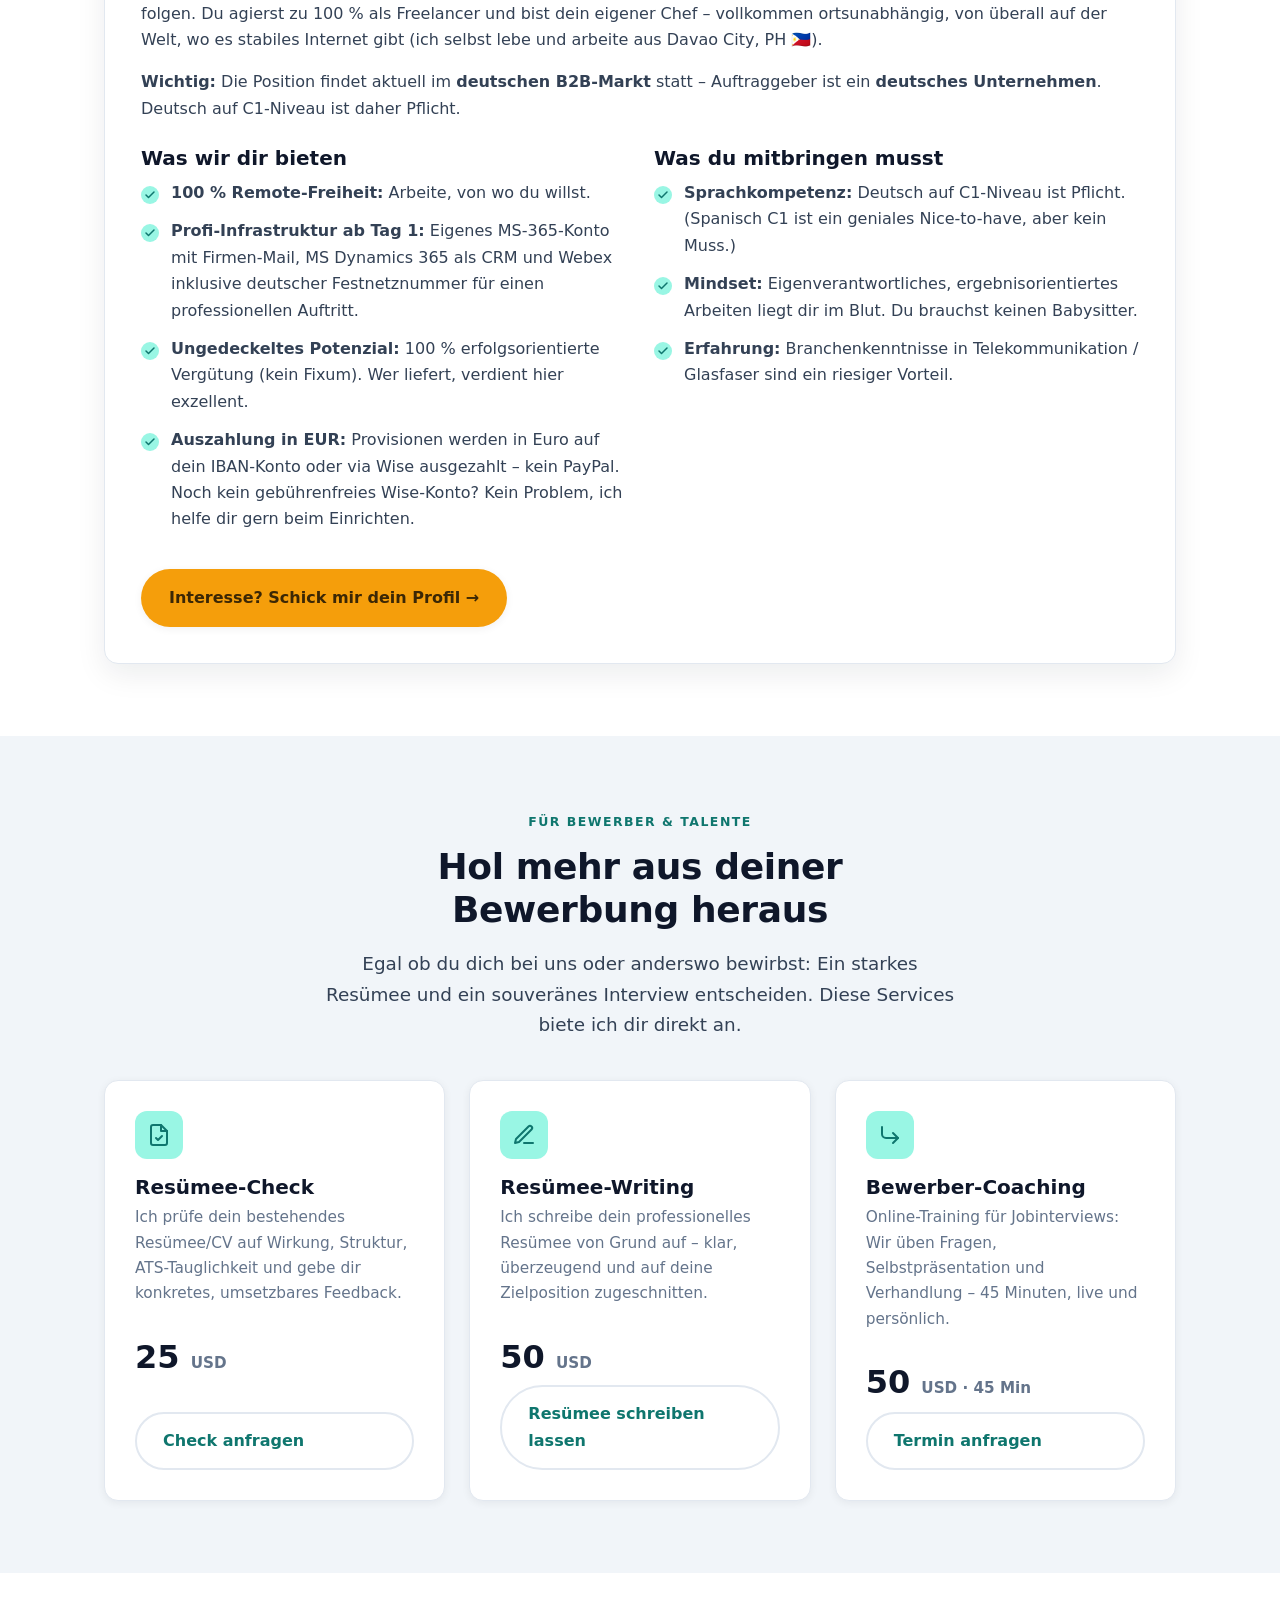
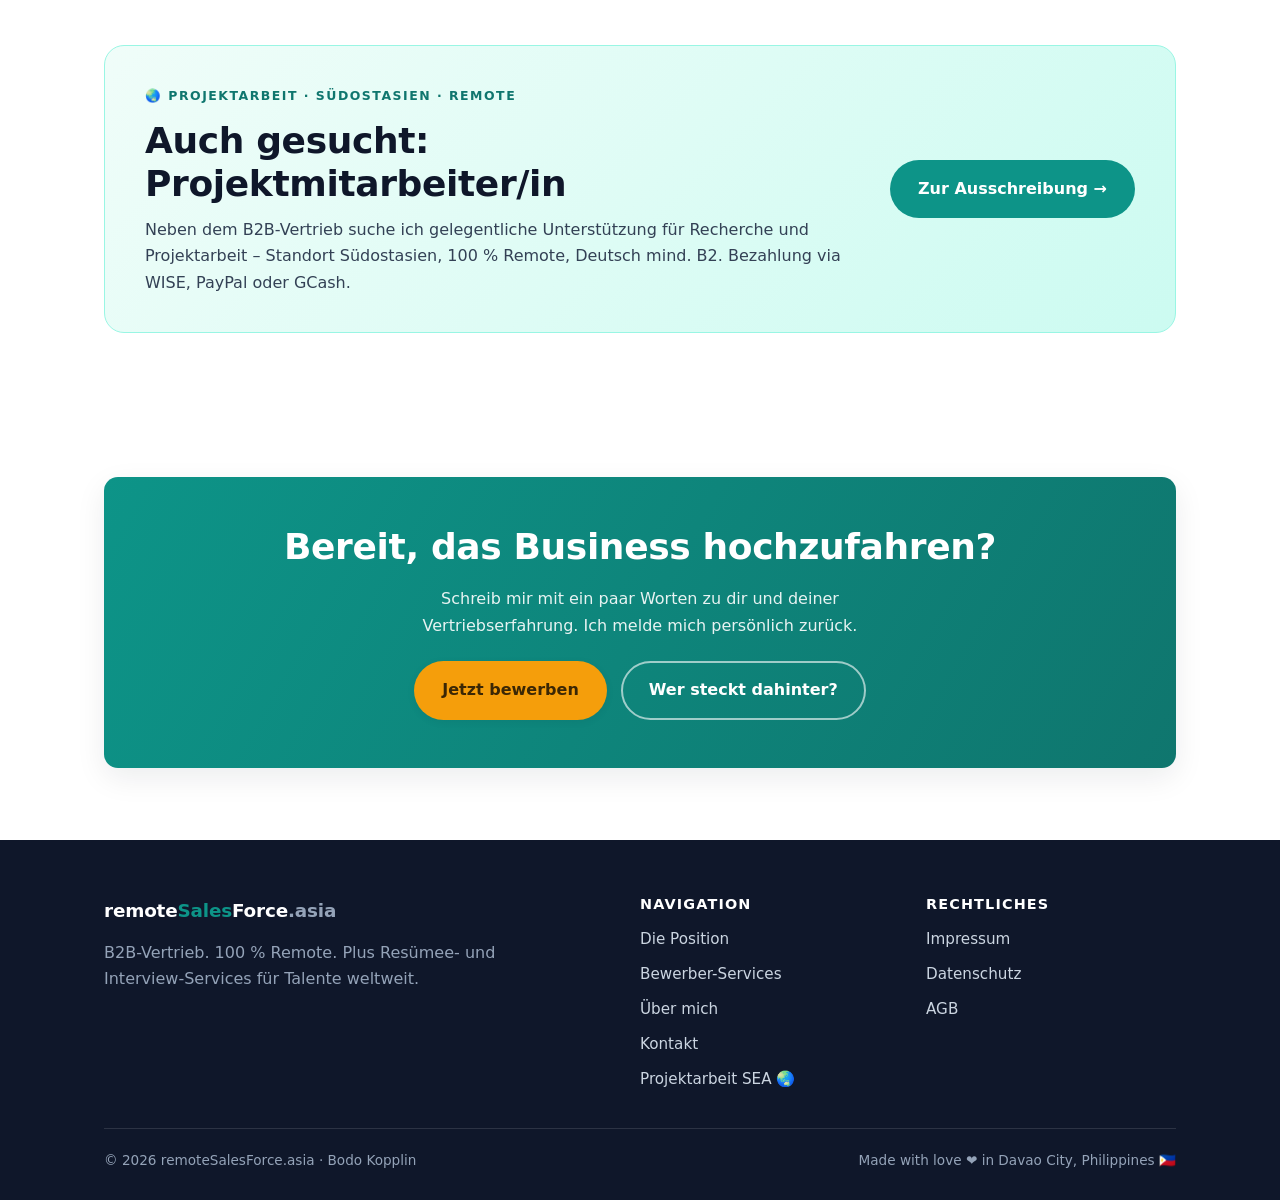
==== commit b73336b7: "Update index.html for content and structure changes Removed Google AdSense script and updated text c" ====
--- a/index.html
+++ b/index.html
@@ -1,8 +1,6 @@
 <!DOCTYPE html>   
 <html lang="de">
 <head>
-  <script async src="https://pagead2.googlesyndication.com/pagead/js/adsbygoogle.js?client=ca-pub-9428336256500980"
-     crossorigin="anonymous"></script>
   <!-- Google Tag Manager -->
 <script>(function(w,d,s,l,i){w[l]=w[l]||[];w[l].push({'gtm.start':
 new Date().getTime(),event:'gtm.js'});var f=d.getElementsByTagName(s)[0],
@@ -197,7 +195,7 @@
     <div class="fp-bubble">
       <p class="fp-eyebrow">remoteSalesForce.asia</p>
       <p class="fp-text">
-        1,5–2,5 % der TOP Performer Only – Mimimi ist hier definitiv falsch.
+        1,5–2,5 % TOP Performer Only – Mimimi ist hier definitiv falsch.
       </p>
     </div>
   </div>
@@ -207,7 +205,7 @@
     <span style="margin-right:10px;">🎉 GOOD NEWS:</span>
     Wir expandieren nach <strong>Spanien 🇪🇸</strong> &amp; <strong>Österreich 🇦🇹</strong> – Cloudtelefonie &amp; KI-Systeme.
     <span style="margin:0 10px;opacity:0.6;">|</span>
-    Nur noch <strong>4 Spitzenvertriebler</strong> gesucht!
+    Noch <strong>5 Spitzenvertriebler</strong> gesucht!
     <a href="bewerbung.html" style="margin-left:14px;background:#fff;color:#0d9488;padding:4px 14px;border-radius:999px;font-size:13px;text-decoration:none;font-weight:700;">Jetzt bewerben →</a>
   </div>
   <!-- ================= HEADER / NAV ================= -->
@@ -231,6 +229,7 @@
           <li><a href="#leistungen">Bewerber-Services</a></li>
           <li><a href="about.html">Über mich</a></li>
           <li><a href="kontakt.html">Kontakt</a></li>
+          <li><a href="freelancer-sea.html">Projektarbeit 🌏</a></li>
           <li><a href="bewerbung.html" class="btn btn--brand nav-cta">Jetzt bewerben</a></li>
         </ul>
       </nav>
@@ -331,6 +330,22 @@
     </div>
   </section>
 
+  <!-- ================= PROJEKTMITARBEIT SEA ================= -->
+  <section class="section" id="projektarbeit">
+    <div class="container">
+      <div style="display:flex;align-items:center;gap:36px;flex-wrap:wrap;background:linear-gradient(135deg,#f0fdf9,#ccfbf1);border:1.5px solid #99f6e4;border-radius:20px;padding:36px 40px;">
+        <div style="flex:1;min-width:260px;">
+          <span class="eyebrow">🌏 Projektarbeit · Südostasien · Remote</span>
+          <h2 style="margin-bottom:12px;">Auch gesucht: Projektmitarbeiter/in</h2>
+          <p style="margin:0;">Neben dem B2B-Vertrieb suche ich gelegentliche Unterstützung für Recherche und Projektarbeit – Standort Südostasien, 100 % Remote, Deutsch mind. B2. Bezahlung via WISE, PayPal oder GCash.</p>
+        </div>
+        <div style="flex-shrink:0;">
+          <a href="freelancer-sea.html" class="btn btn--brand">Zur Ausschreibung →</a>
+        </div>
+      </div>
+    </div>
+  </section>
+
   <!-- ================= CTA STRIP ================= -->
   <section class="section">
     <div class="container">
@@ -362,6 +377,7 @@
             <li><a href="#leistungen">Bewerber-Services</a></li>
             <li><a href="about.html">Über mich</a></li>
             <li><a href="kontakt.html">Kontakt</a></li>
+            <li><a href="freelancer-sea.html">Projektarbeit SEA 🌏</a></li>
           </ul>
         </div>
         <div>
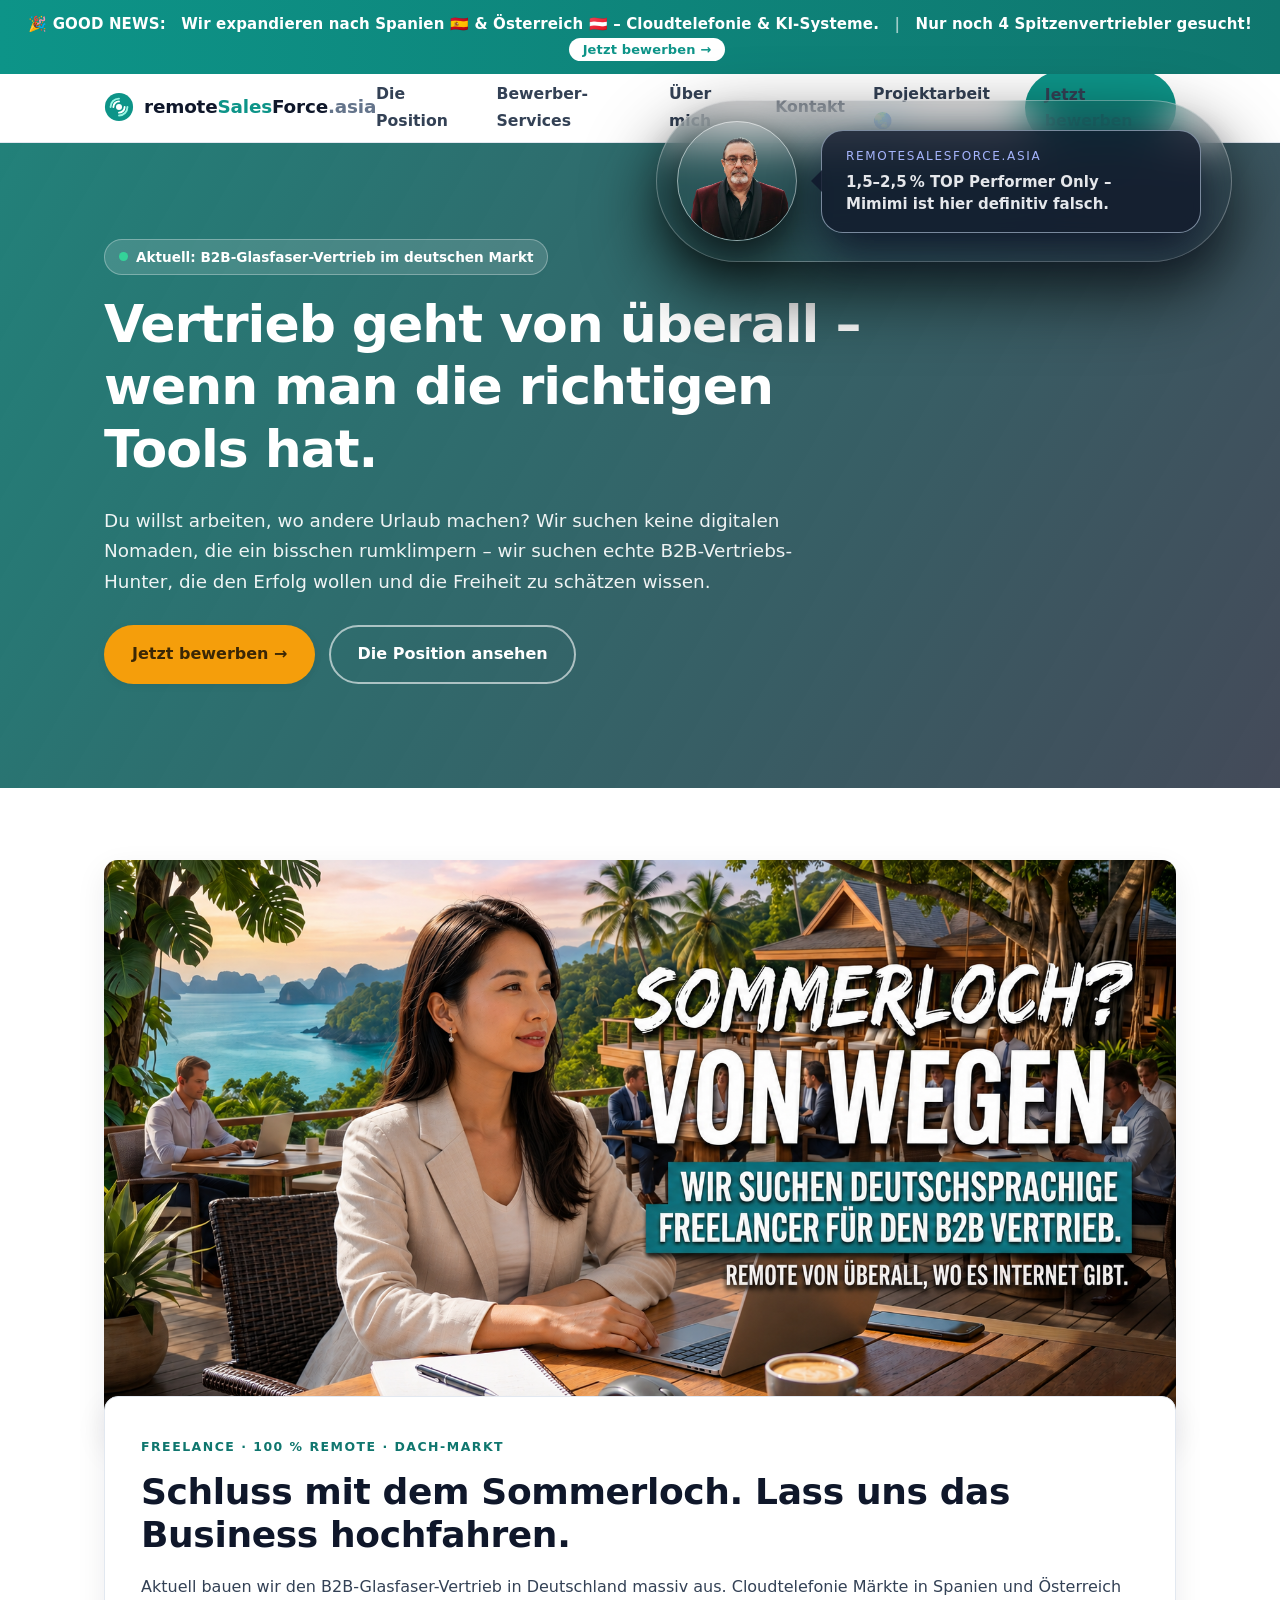
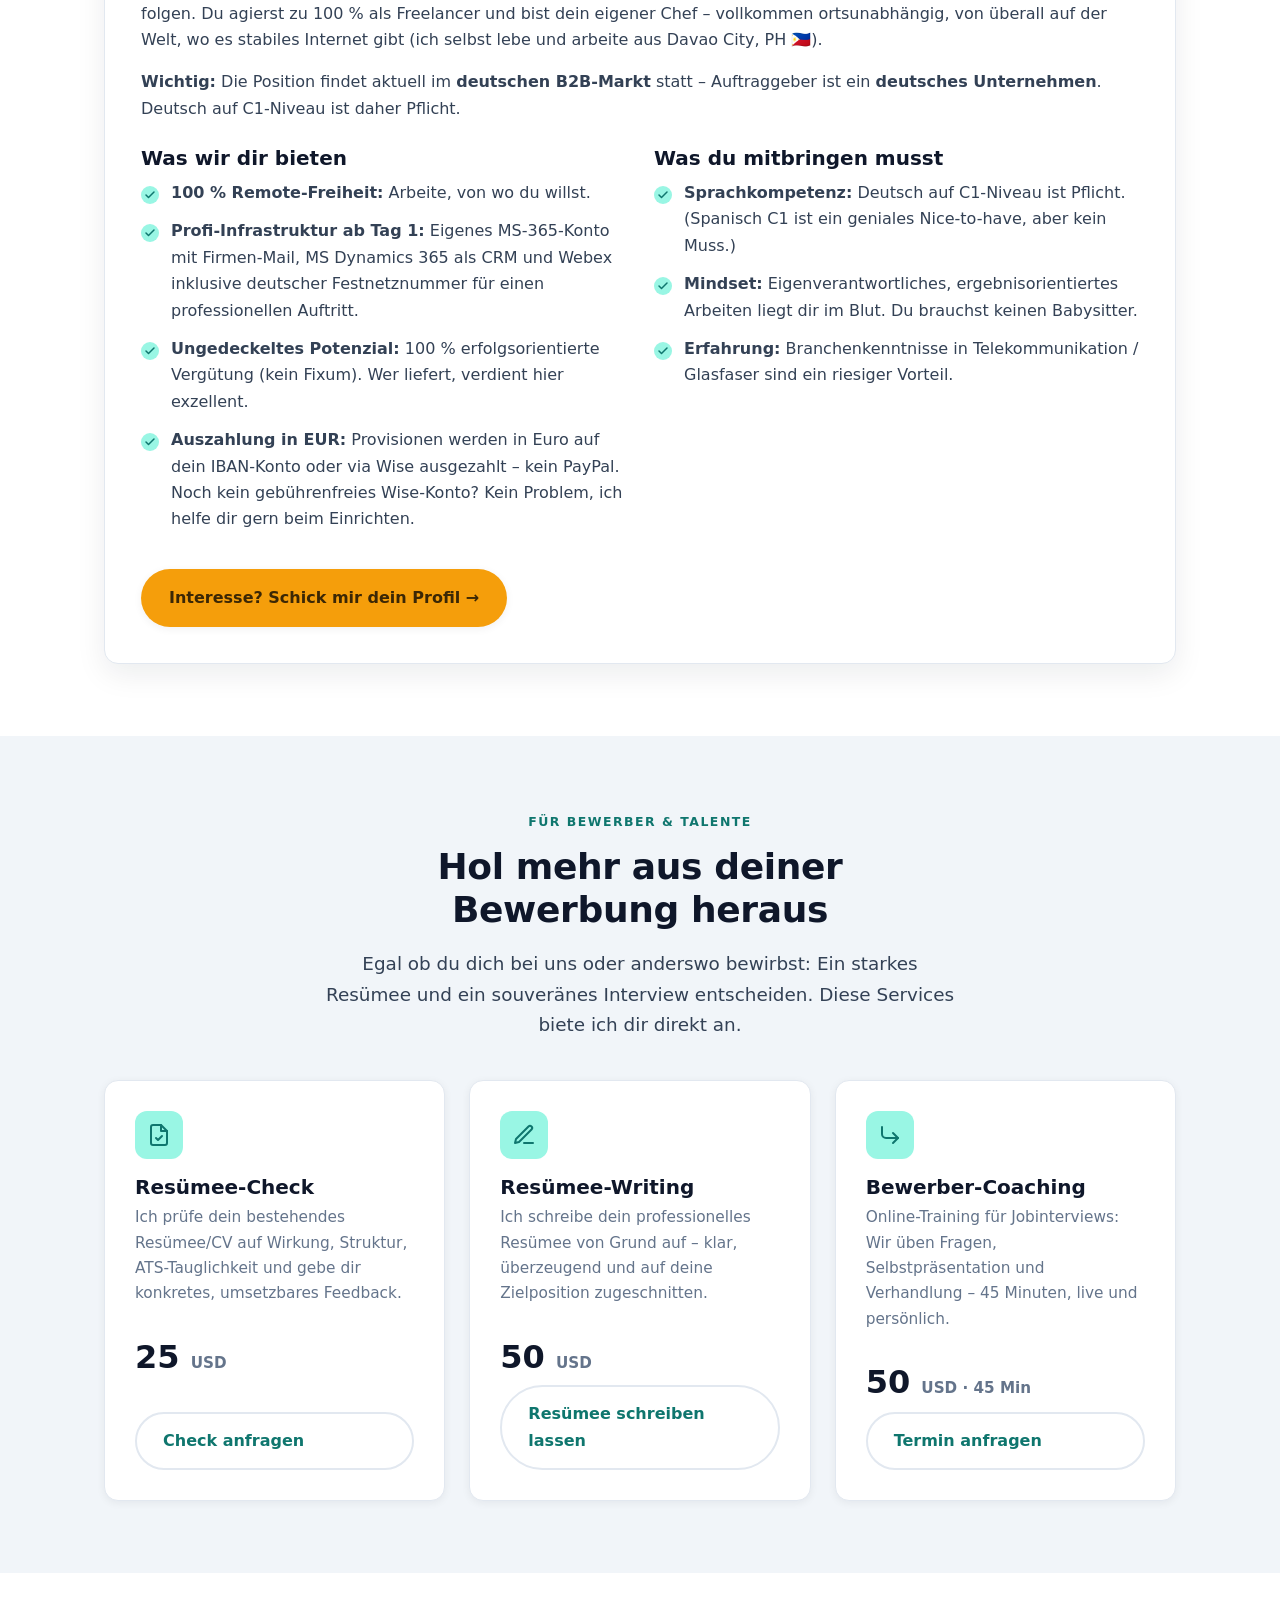
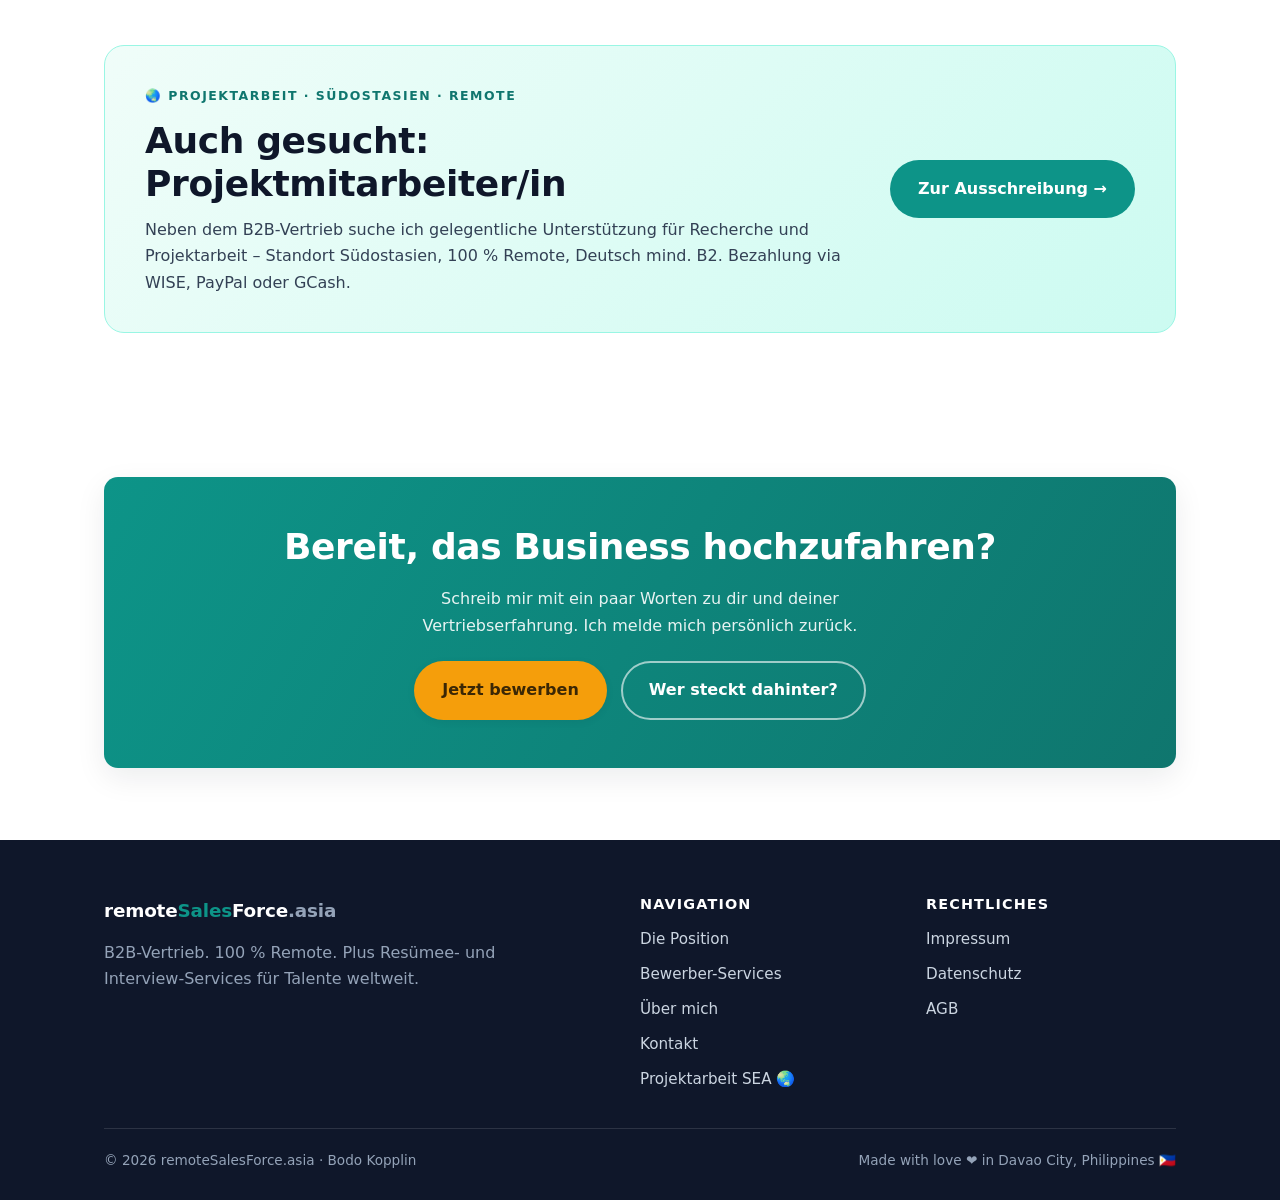
==== commit a5267b7b: "Update recruitment message from 5 to 4 salespeople" ====
--- a/index.html
+++ b/index.html
@@ -205,7 +205,7 @@
     <span style="margin-right:10px;">🎉 GOOD NEWS:</span>
     Wir expandieren nach <strong>Spanien 🇪🇸</strong> &amp; <strong>Österreich 🇦🇹</strong> – Cloudtelefonie &amp; KI-Systeme.
     <span style="margin:0 10px;opacity:0.6;">|</span>
-    Noch <strong>5 Spitzenvertriebler</strong> gesucht!
+    Nur noch <strong>4 Spitzenvertriebler</strong> gesucht!
     <a href="bewerbung.html" style="margin-left:14px;background:#fff;color:#0d9488;padding:4px 14px;border-radius:999px;font-size:13px;text-decoration:none;font-weight:700;">Jetzt bewerben →</a>
   </div>
   <!-- ================= HEADER / NAV ================= -->
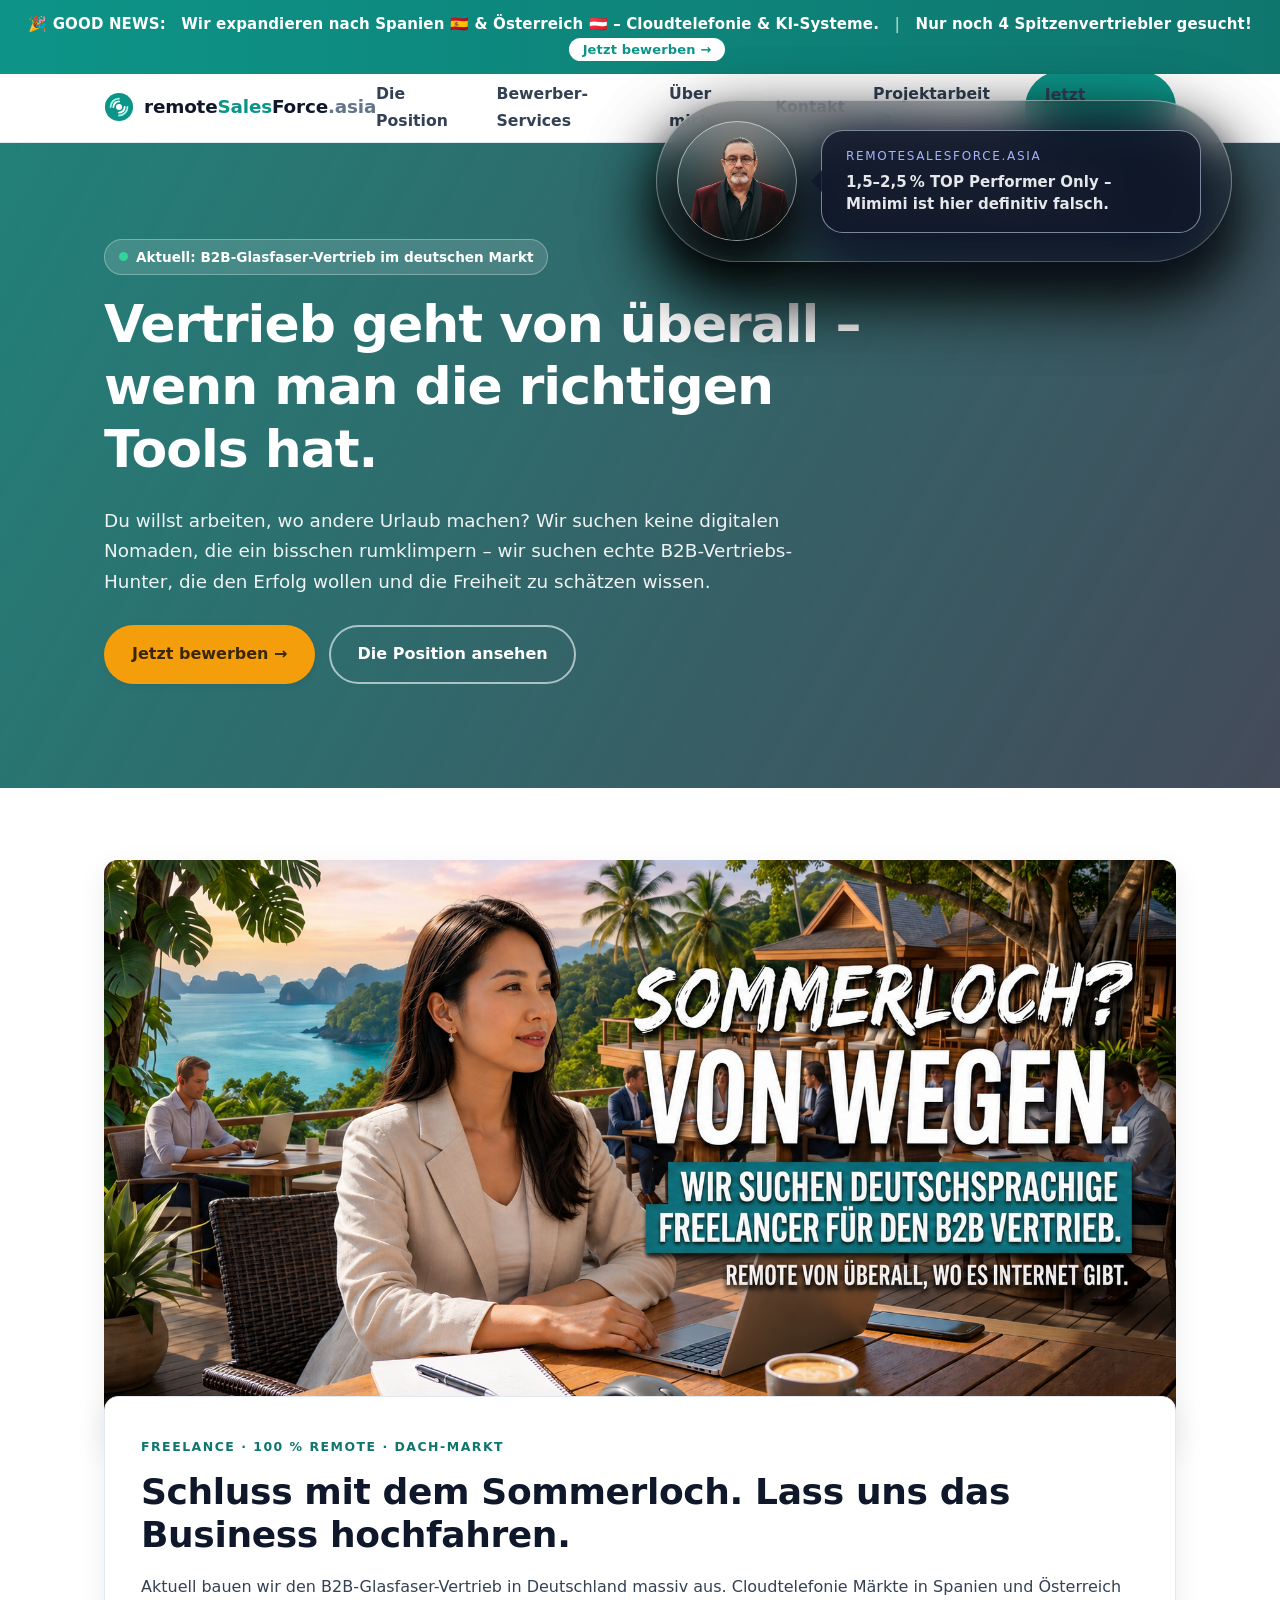
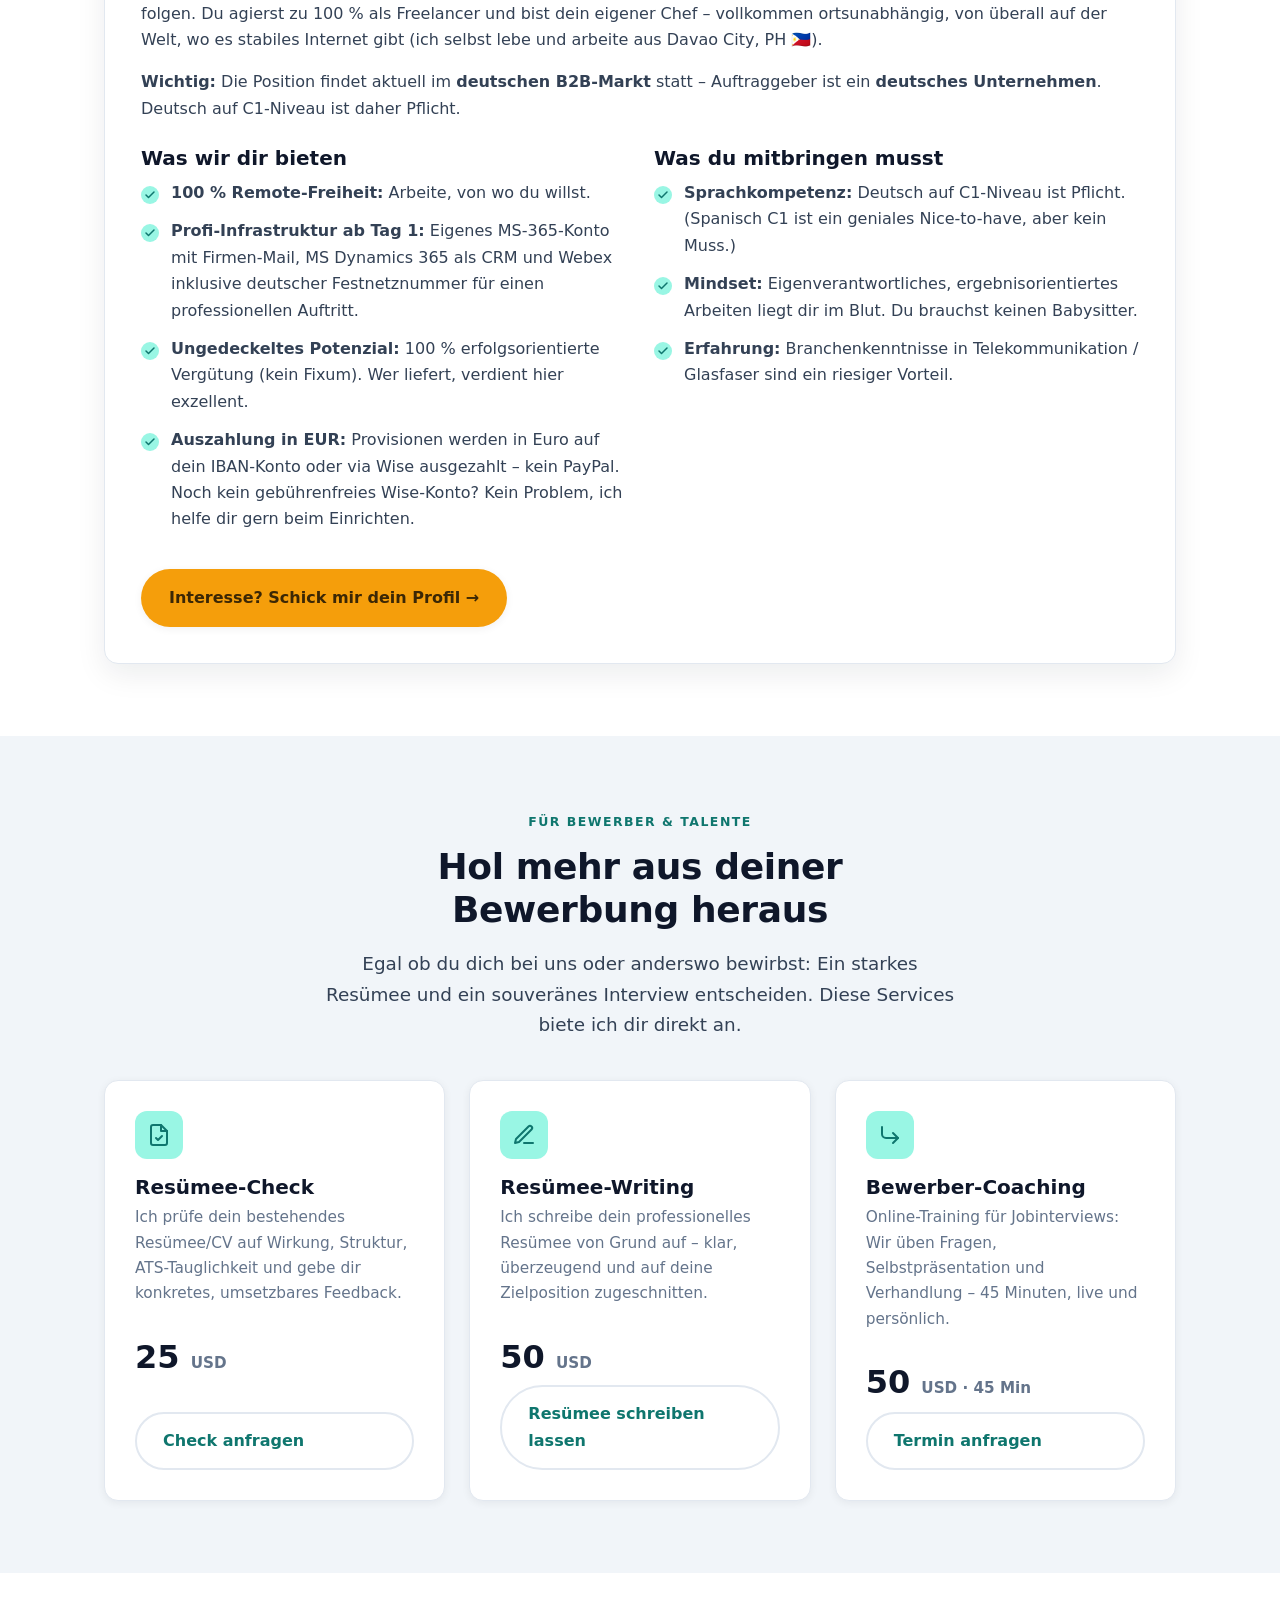
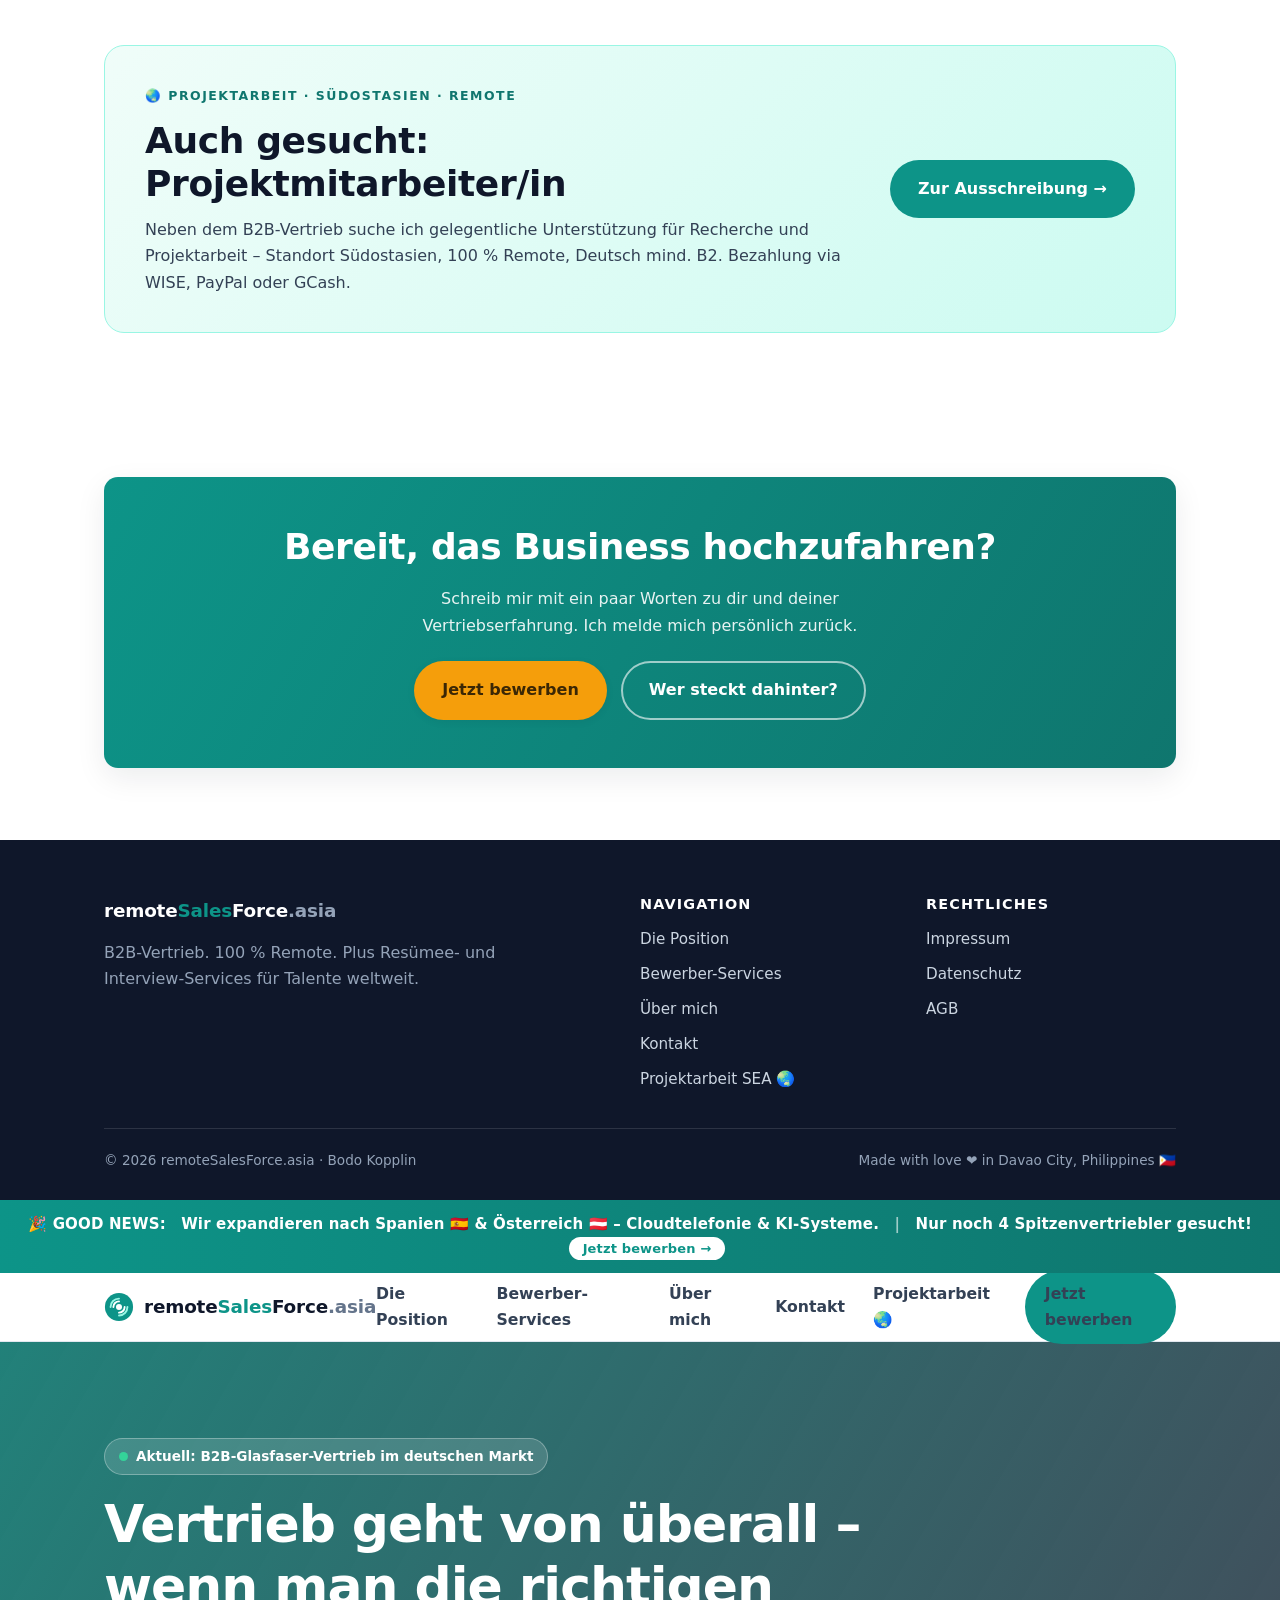
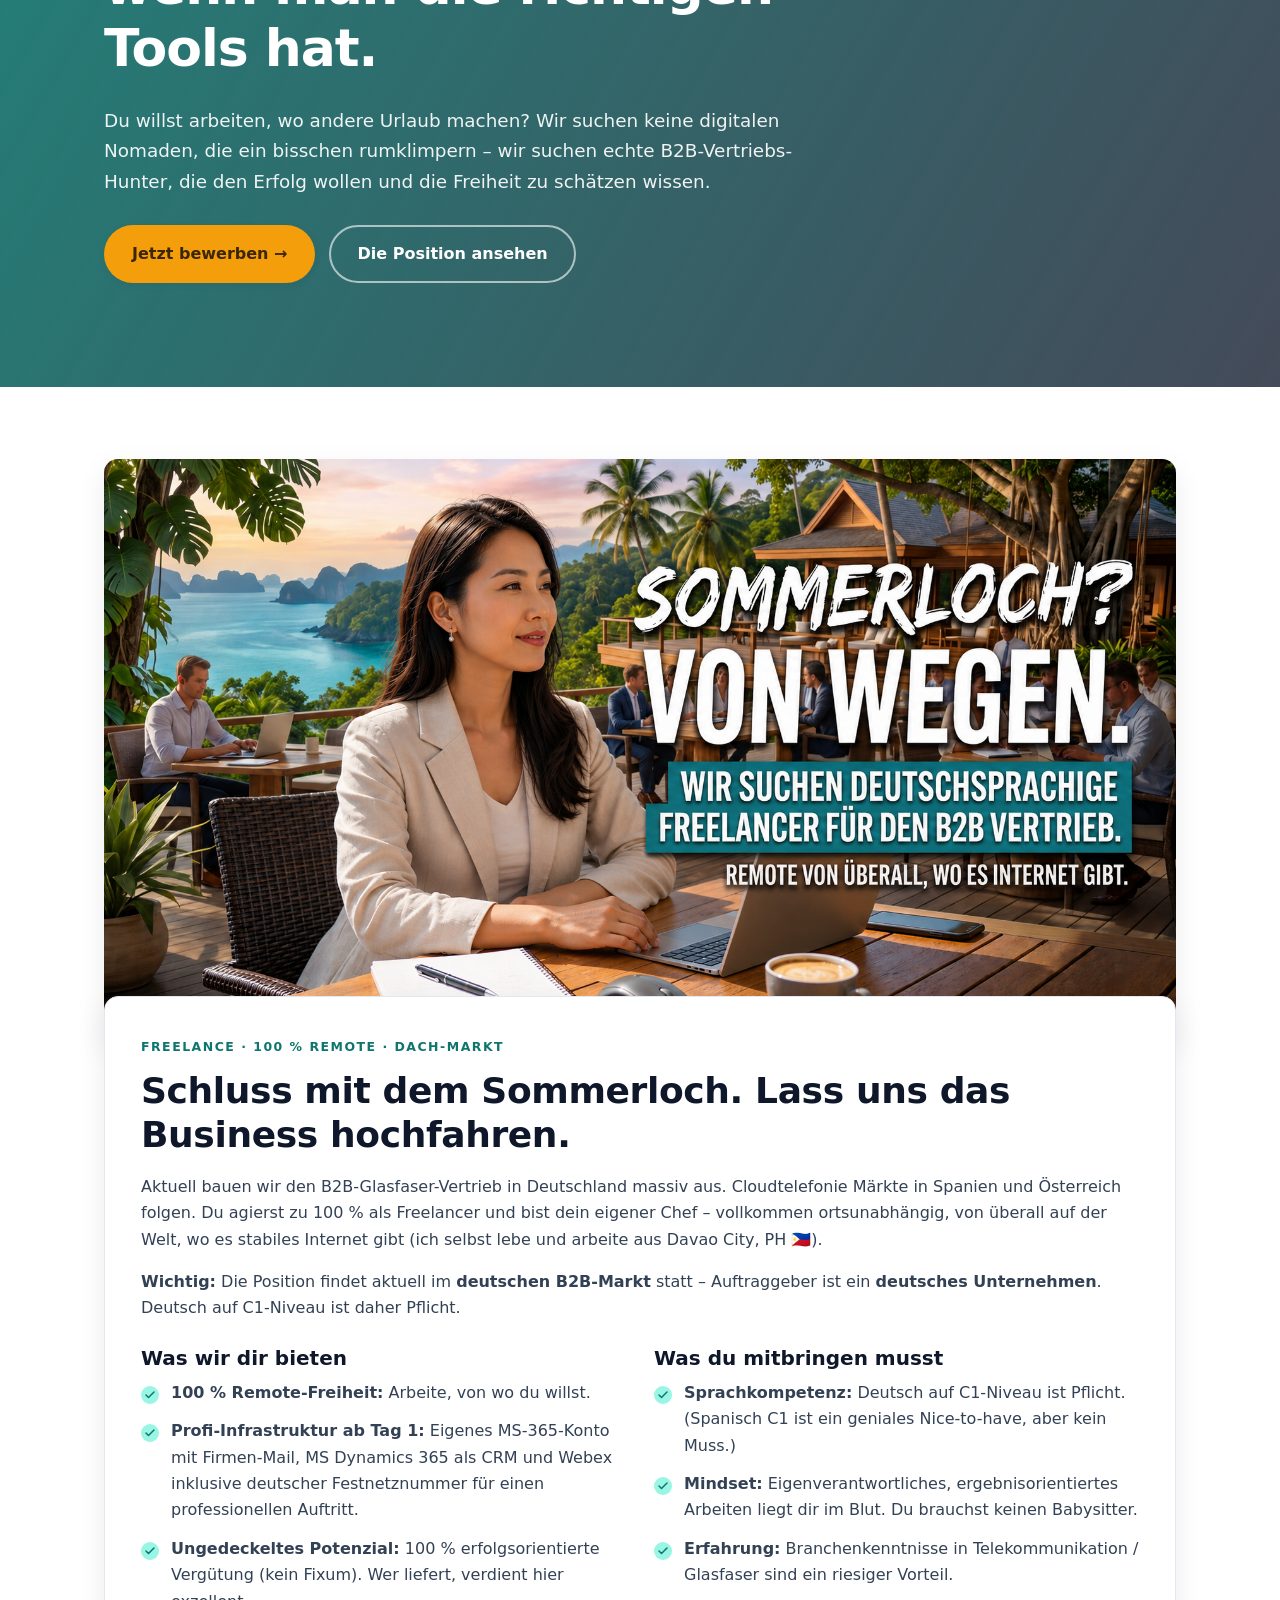
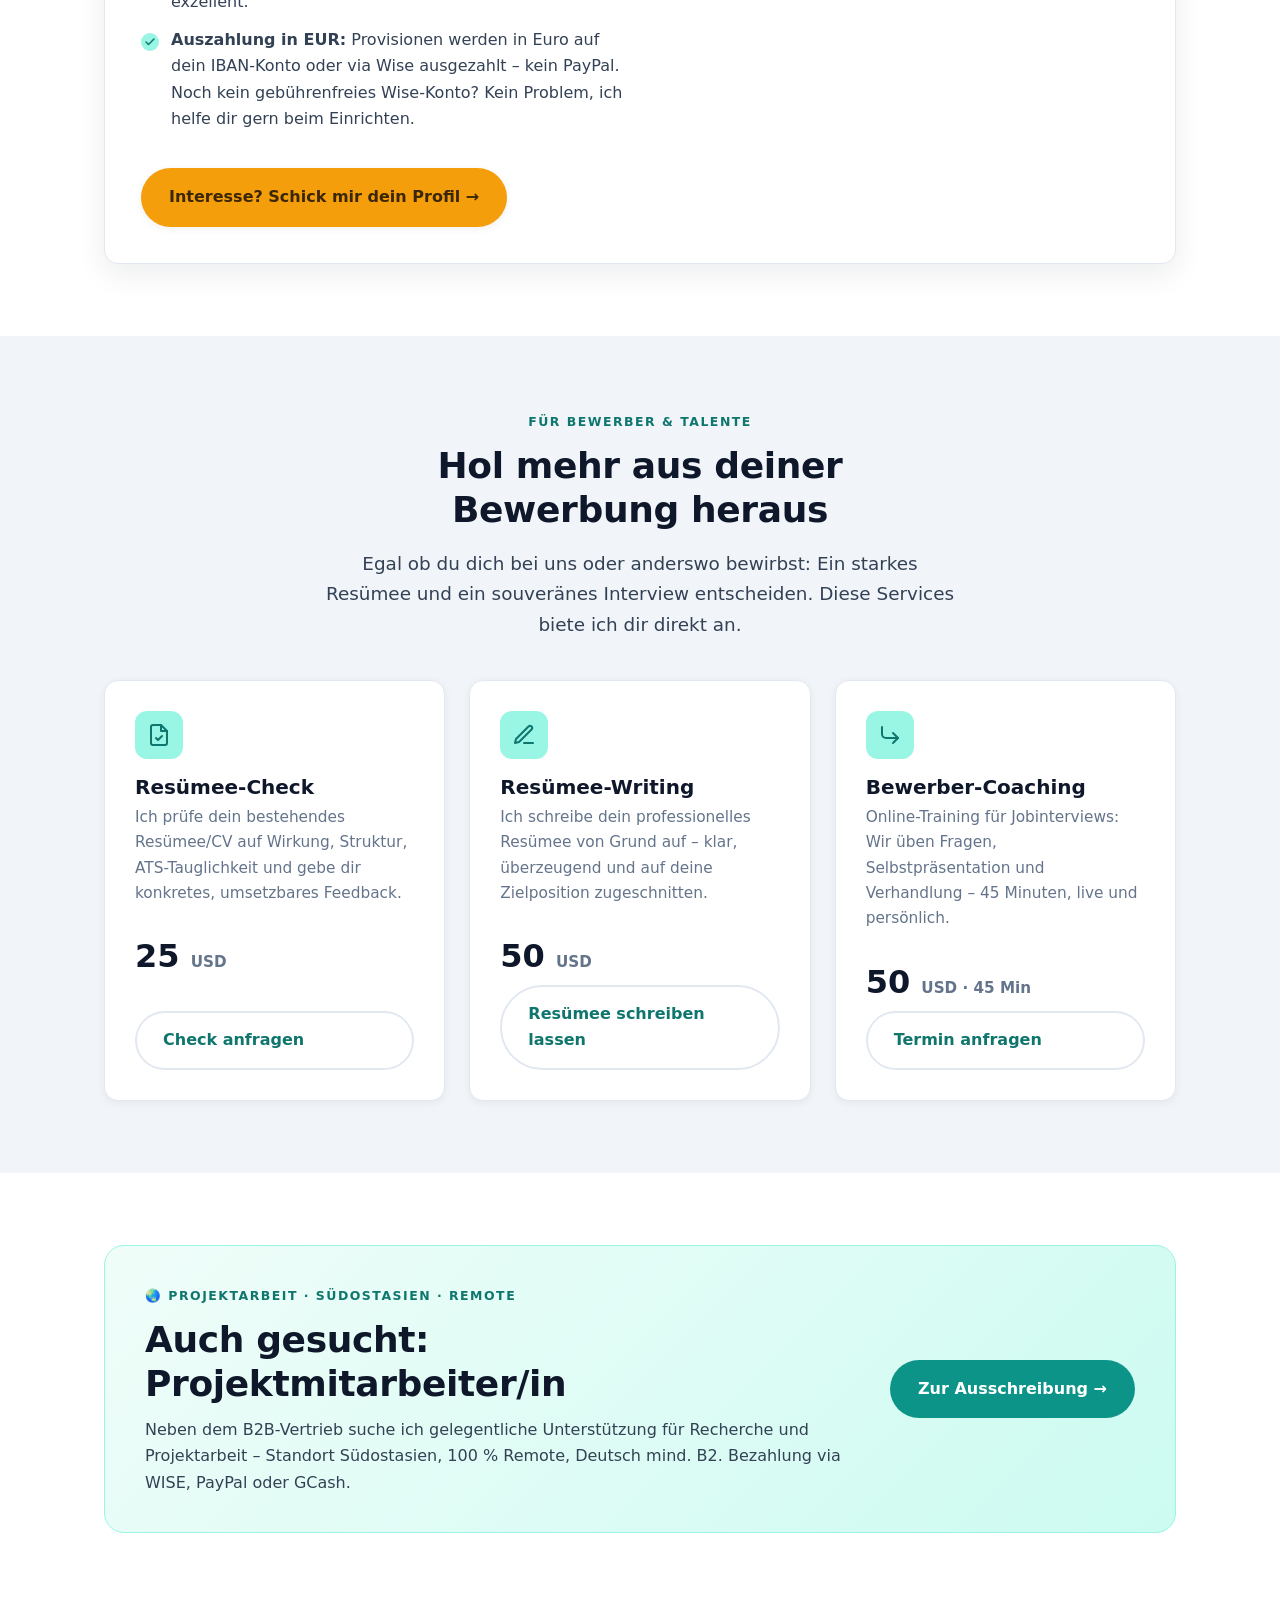
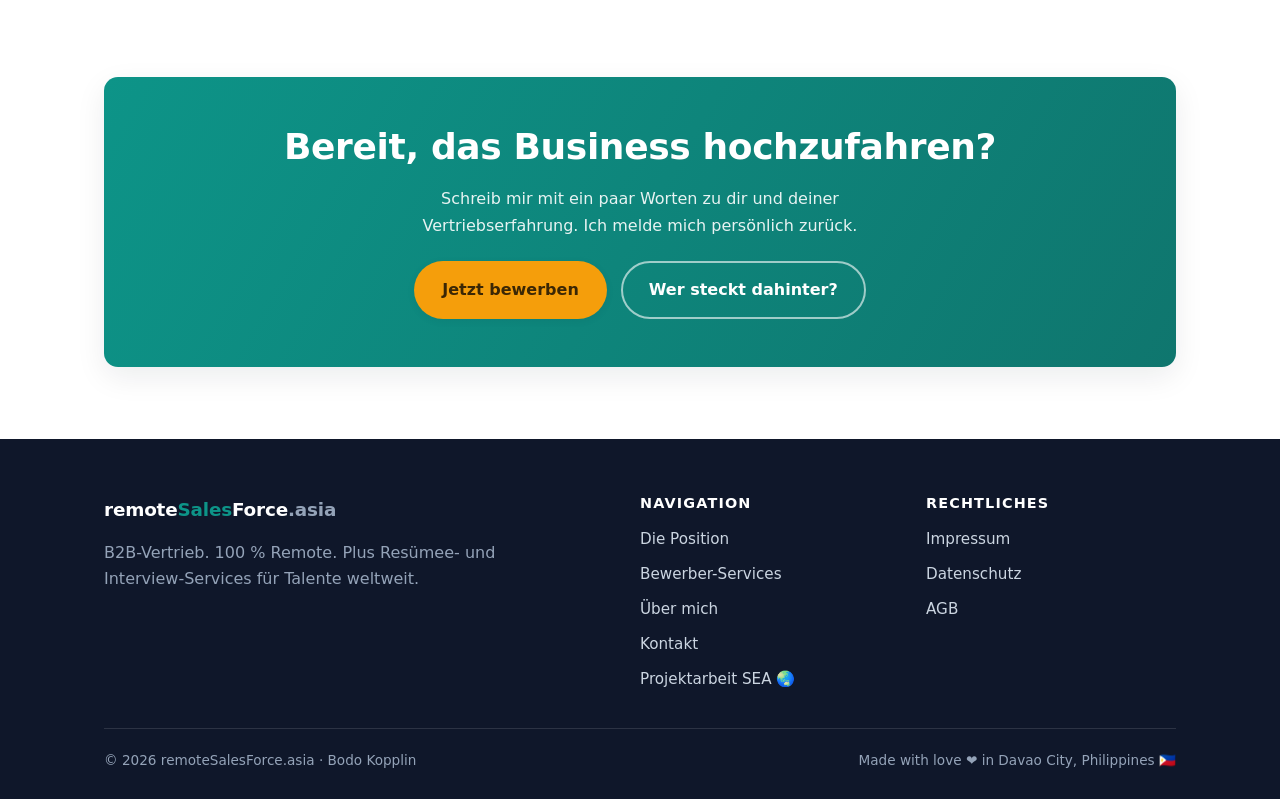
==== commit 9acbc3ec: "Enhance index.html with analytics and styling updates Added Google Tag Manager and gtag.js for analy" ====
--- a/index.html
+++ b/index.html
@@ -1,4 +1,4 @@
-<!DOCTYPE html>   
+<!DOCTYPE html>   <!DOCTYPE html>   
 <html lang="de">
 <head>
   <!-- Google Tag Manager -->
@@ -399,3 +399,403 @@
   <script src="assets/js/main.js"></script>
 </body>
 </html>
+<html lang="de">
+<head>
+  <!-- Google Tag Manager -->
+<script>(function(w,d,s,l,i){w[l]=w[l]||[];w[l].push({'gtm.start':
+new Date().getTime(),event:'gtm.js'});var f=d.getElementsByTagName(s)[0],
+j=d.createElement(s),dl=l!='dataLayer'?'&l='+l:'';j.async=true;j.src=
+'https://www.googletagmanager.com/gtm.js?id='+i+dl;f.parentNode.insertBefore(j,f);
+})(window,document,'script','dataLayer','GTM-MR9XFWQ5');</script>
+<!-- End Google Tag Manager -->
+  <!-- Google tag (gtag.js) -->
+<script async src="https://www.googletagmanager.com/gtag/js?id=G-564L8G4YLS"></script>
+<script>
+  window.dataLayer = window.dataLayer || [];
+  function gtag(){dataLayer.push(arguments);}
+  gtag('js', new Date());
+
+  gtag('config', 'G-564L8G4YLS');
+</script>
+  <meta charset="UTF-8" />
+  <meta name="viewport" content="width=device-width, initial-scale=1" />
+  <title>remoteSalesForce.asia – B2B-Vertrieb. 100 % Remote. Weltweit.</title>
+  <meta name="description" content="Wir bauen den B2B-Glasfaser-Vertrieb aus und suchen echte Vertriebs-Hunter – 100 % Remote, als Freelancer, mit Profi-Infrastruktur ab Tag 1. Plus: Resümee-Check, Resümee-Writing und Bewerber-Coaching." />
+  <link rel="preconnect" href="https://fonts.googleapis.com" />
+  <link rel="stylesheet" href="assets/css/style.css" />
+
+  <!-- ================= FLOATING PROFILE SPEECH BUBBLE ================= -->
+  <style>
+    .floating-profile-pill {
+      position: fixed;
+      top: 100px;
+      right: 48px;
+      z-index: 9999;
+
+      display: flex;
+      align-items: center;
+      gap: 24px;
+
+      padding: 20px 30px 20px 20px;
+
+      background: rgba(15, 15, 20, 0.22);
+      border-radius: 999px;
+
+      box-shadow: 0 30px 70px rgba(0, 0, 0, 0.7);
+      backdrop-filter: blur(22px);
+      -webkit-backdrop-filter: blur(22px);
+      border: 1px solid rgba(255, 255, 255, 0.32);
+
+      color: #f9fafb;
+
+      opacity: 0;
+      transform: translateY(-16px);
+      animation:
+        fpFadeIn 0.7s ease-out forwards 0.35s,
+        fpFloat 10s ease-in-out infinite 1s;
+    }
+
+    .fp-avatar {
+      flex: 0 0 auto;
+      width: 120px;
+      height: 120px;
+      border-radius: 999px;
+      overflow: hidden;
+      box-shadow: 0 18px 46px rgba(0, 0, 0, 0.75);
+      border: 1px solid rgba(255, 255, 255, 0.5);
+    }
+
+    .fp-avatar img {
+      width: 100%;
+      height: 100%;
+      object-fit: cover;
+      display: block;
+    }
+
+    .fp-bubble {
+      position: relative;
+      padding: 16px 24px;
+      border-radius: 22px;
+
+      background: rgba(15, 23, 42, 0.8);
+      border: 1px solid rgba(148, 163, 184, 0.8);
+
+      box-shadow: 0 20px 46px rgba(15, 23, 42, 0.95);
+
+      font-family: system-ui, -apple-system, BlinkMacSystemFont, "Segoe UI", sans-serif;
+      font-size: 16px;
+      line-height: 1.5;
+      max-width: 380px;
+    }
+
+    .fp-bubble::before {
+      content: "";
+      position: absolute;
+      left: -11px;
+      top: 50%;
+      transform: translateY(-50%);
+      width: 0;
+      height: 0;
+      border-top: 11px solid transparent;
+      border-bottom: 11px solid transparent;
+      border-right: 11px solid rgba(15, 23, 42, 0.8);
+    }
+
+    .fp-eyebrow {
+      margin: 0 0 6px;
+      font-size: 12px;
+      letter-spacing: 0.14em;
+      text-transform: uppercase;
+      color: #a5b4fc;
+    }
+
+    .fp-text {
+      margin: 0;
+      font-size: 15px;
+      font-weight: 700;
+      color: #e5e7eb;
+      white-space: normal;
+    }
+
+    @keyframes fpFadeIn {
+      to {
+        opacity: 1;
+        transform: translateY(0);
+      }
+    }
+
+    @keyframes fpFloat {
+      0%   { transform: translateY(0); }
+      50%  { transform: translateY(-6px); }
+      100% { transform: translateY(0); }
+    }
+
+    @media (max-width: 1024px) {
+      .floating-profile-pill {
+        top: 72px;
+        right: 20px;
+        padding: 14px 20px 14px 14px;
+        gap: 16px;
+      }
+
+      .fp-avatar {
+        width: 90px;
+        height: 90px;
+      }
+
+      .fp-bubble {
+        padding: 10px 16px;
+        font-size: 14px;
+        max-width: 320px;
+      }
+
+      .fp-text {
+        font-size: 14px;
+      }
+    }
+
+    @media (max-width: 768px) {
+      .floating-profile-pill {
+        top: 62px;
+        right: 10px;
+        padding: 10px 12px 10px 10px;
+        gap: 10px;
+      }
+
+      .fp-avatar {
+        width: 64px;
+        height: 64px;
+      }
+
+      .fp-bubble {
+        padding: 8px 12px;
+        font-size: 13px;
+        max-width: 260px;
+      }
+
+      .fp-text {
+        font-size: 13px;
+      }
+    }
+
+    @media (max-width: 480px) {
+      .floating-profile-pill {
+        max-width: min(92vw, 360px);
+      }
+    }
+  </style>
+</head>
+<body>
+
+  <!-- === Floating Profile Bubble (Bodo) === -->
+  <div class="floating-profile-pill">
+    <div class="fp-avatar">
+      <img src="pics/ProfilePic.png" alt="Bodo Kopplin" />
+    </div>
+    <div class="fp-bubble">
+      <p class="fp-eyebrow">remoteSalesForce.asia</p>
+      <p class="fp-text">
+        1,5–2,5 % TOP Performer Only – Mimimi ist hier definitiv falsch.
+      </p>
+    </div>
+  </div>
+
+  <!-- ================= ANNOUNCEMENT BAR ================= -->
+  <div style="background:linear-gradient(90deg,#0d9488,#0f766e);color:#fff;text-align:center;padding:12px 16px;font-size:15px;font-weight:600;letter-spacing:0.01em;position:relative;z-index:100;">
+    <span style="margin-right:10px;">🎉 GOOD NEWS:</span>
+    Wir expandieren nach <strong>Spanien 🇪🇸</strong> &amp; <strong>Österreich 🇦🇹</strong> – Cloudtelefonie &amp; KI-Systeme.
+    <span style="margin:0 10px;opacity:0.6;">|</span>
+    Nur noch <strong>4 Spitzenvertriebler</strong> gesucht!
+    <a href="bewerbung.html" style="margin-left:14px;background:#fff;color:#0d9488;padding:4px 14px;border-radius:999px;font-size:13px;text-decoration:none;font-weight:700;">Jetzt bewerben →</a>
+  </div>
+  <!-- ================= HEADER / NAV ================= -->
+  <header class="site-header">
+    <div class="container nav">
+      <a href="index.html" class="brand" aria-label="remoteSalesForce.asia Startseite">
+        <svg width="30" height="30" viewBox="0 0 32 32" fill="none" aria-hidden="true">
+          <circle cx="16" cy="16" r="15" fill="#0d9488"/>
+          <circle cx="16" cy="16" r="3.2" fill="#fff"/>
+          <path d="M10 16a6 6 0 0 1 6-6" stroke="#fff" stroke-width="2" stroke-linecap="round"/>
+          <path d="M7 16a9 9 0 0 1 9-9" stroke="#99f6e4" stroke-width="2" stroke-linecap="round"/>
+          <path d="M22 16a6 6 0 0 1-6 6" stroke="#fff" stroke-width="2" stroke-linecap="round"/>
+          <path d="M25 16a9 9 0 0 1-9 9" stroke="#99f6e4" stroke-width="2" stroke-linecap="round"/>
+        </svg>
+        <span>remote<span class="dot">Sales</span>Force<span class="tld">.asia</span></span>
+      </a>
+      <nav>
+        <button class="nav-toggle" aria-label="Menü" aria-expanded="false"><span></span><span></span><span></span></button>
+        <ul class="nav-links">
+          <li><a href="#jobpost">Die Position</a></li>
+          <li><a href="#leistungen">Bewerber-Services</a></li>
+          <li><a href="about.html">Über mich</a></li>
+          <li><a href="kontakt.html">Kontakt</a></li>
+          <li><a href="freelancer-sea.html">Projektarbeit 🌏</a></li>
+          <li><a href="bewerbung.html" class="btn btn--brand nav-cta">Jetzt bewerben</a></li>
+        </ul>
+      </nav>
+    </div>
+  </header>
+
+  <!-- ================= BANNER / HERO-IMAGE ================= -->
+  <section class="banner" style="--banner-img: url('pics/ChatGPT Image Jun 28, 2026, 07_51_49 AM.png');">
+    <div class="container">
+      <div class="banner__inner">
+        <span class="banner__badge"><span class="pulse"></span> Aktuell: B2B-Glasfaser-Vertrieb im deutschen Markt</span>
+        <h1>Vertrieb geht von überall&nbsp;– wenn man die richtigen Tools hat.</h1>
+        <p class="lead">Du willst arbeiten, wo andere Urlaub machen? Wir suchen keine digitalen Nomaden, die ein bisschen rumklimpern – wir suchen echte B2B-Vertriebs-Hunter, die den Erfolg wollen und die Freiheit zu schätzen wissen.</p>
+        <div class="banner__cta">
+          <a href="bewerbung.html" class="btn btn--primary">Jetzt bewerben →</a>
+          <a href="#jobpost" class="btn btn--ghost">Die Position ansehen</a>
+        </div>
+      </div>
+    </div>
+  </section>
+
+  <!-- ================= JOBPOST ================= -->
+  <section class="section" id="jobpost">
+    <div class="container">
+     <img class="jobpost__img" src="pics/ChatGPT Image Jun 28, 2026, 07_51_49 AM.png" alt="B2B-Vertrieb 100 % Remote – arbeite von überall auf der Welt" loading="lazy">
+
+      <div class="jobpost__card">
+        <span class="eyebrow">Freelance · 100 % Remote · DACH-Markt</span>
+        <h2>Schluss mit dem Sommerloch. Lass uns das Business hochfahren.</h2>
+        <p>Aktuell bauen wir den B2B-Glasfaser-Vertrieb in Deutschland massiv aus. Cloudtelefonie Märkte in Spanien und Österreich folgen. Du agierst zu 100 % als Freelancer und bist dein eigener Chef – vollkommen ortsunabhängig, von überall auf der Welt, wo es stabiles Internet gibt (ich selbst lebe und arbeite aus Davao City, PH 🇵🇭).</p>
+        <p><strong>Wichtig:</strong> Die Position findet aktuell im <strong>deutschen B2B-Markt</strong> statt – Auftraggeber ist ein <strong>deutsches Unternehmen</strong>. Deutsch auf C1-Niveau ist daher Pflicht.</p>
+
+        <div class="cols">
+          <div>
+            <h3>Was wir dir bieten</h3>
+            <ul class="checklist">
+              <li><b>100 % Remote-Freiheit:</b> Arbeite, von wo du willst.</li>
+              <li><b>Profi-Infrastruktur ab Tag 1:</b> Eigenes MS-365-Konto mit Firmen-Mail, MS Dynamics 365 als CRM und Webex inklusive deutscher Festnetznummer für einen professionellen Auftritt.</li>
+              <li><b>Ungedeckeltes Potenzial:</b> 100 % erfolgsorientierte Vergütung (kein Fixum). Wer liefert, verdient hier exzellent.</li>
+              <li><b>Auszahlung in EUR:</b> Provisionen werden in Euro auf dein IBAN-Konto oder via Wise ausgezahlt – kein PayPal. Noch kein gebührenfreies Wise-Konto? Kein Problem, ich helfe dir gern beim Einrichten.</li>
+            </ul>
+          </div>
+          <div>
+            <h3>Was du mitbringen musst</h3>
+            <ul class="checklist">
+              <li><b>Sprachkompetenz:</b> Deutsch auf C1-Niveau ist Pflicht. (Spanisch C1 ist ein geniales Nice-to-have, aber kein Muss.)</li>
+              <li><b>Mindset:</b> Eigenverantwortliches, ergebnisorientiertes Arbeiten liegt dir im Blut. Du brauchst keinen Babysitter.</li>
+              <li><b>Erfahrung:</b> Branchenkenntnisse in Telekommunikation / Glasfaser sind ein riesiger Vorteil.</li>
+            </ul>
+          </div>
+        </div>
+
+        <a href="bewerbung.html" class="btn btn--primary">Interesse? Schick mir dein Profil →</a>
+      </div>
+    </div>
+  </section>
+
+  <!-- ================= BEWERBER-SERVICES ================= -->
+  <section class="section section--soft" id="leistungen">
+    <div class="container">
+      <div class="center" style="max-width:62ch;margin:0 auto 40px;">
+        <span class="eyebrow">Für Bewerber & Talente</span>
+        <h2>Hol mehr aus deiner Bewerbung heraus</h2>
+        <p class="lead">Egal ob du dich bei uns oder anderswo bewirbst: Ein starkes Resümee und ein souveränes Interview entscheiden. Diese Services biete ich dir direkt an.</p>
+      </div>
+
+      <div class="cards">
+        <div class="card">
+          <div class="card__icon" aria-hidden="true">
+            <svg width="24" height="24" viewBox="0 0 24 24" fill="none" stroke="currentColor" stroke-width="2" stroke-linecap="round" stroke-linejoin="round"><path d="M14 2H6a2 2 0 0 0-2 2v16a2 2 0 0 0 2 2h12a2 2 0 0 0 2-2V8z"/><polyline points="14 2 14 8 20 8"/><path d="m9 15 2 2 4-4"/></svg>
+          </div>
+          <h3>Resümee-Check</h3>
+          <p>Ich prüfe dein bestehendes Resümee/CV auf Wirkung, Struktur, ATS-Tauglichkeit und gebe dir konkretes, umsetzbares Feedback.</p>
+          <div class="price">25 <span>USD</span></div>
+          <a href="kontakt.html?service=resumee-check" class="btn btn--outline">Check anfragen</a>
+        </div>
+
+        <div class="card">
+          <div class="card__icon" aria-hidden="true">
+            <svg width="24" height="24" viewBox="0 0 24 24" fill="none" stroke="currentColor" stroke-width="2" stroke-linecap="round" stroke-linejoin="round"><path d="M12 20h9"/><path d="M16.5 3.5a2.12 2.12 0 0 1 3 3L7 19l-4 1 1-4Z"/></svg>
+          </div>
+          <h3>Resümee-Writing</h3>
+          <p>Ich schreibe dein professionelles Resümee von Grund auf – klar, überzeugend und auf deine Zielposition zugeschnitten.</p>
+          <div class="price">50 <span>USD</span></div>
+          <a href="kontakt.html?service=resumee-writing" class="btn btn--outline">Resümee schreiben lassen</a>
+        </div>
+
+        <div class="card">
+          <div class="card__icon" aria-hidden="true">
+            <svg width="24" height="24" viewBox="0 0 24 24" fill="none" stroke="currentColor" stroke-width="2" stroke-linecap="round" stroke-linejoin="round"><path d="M15 10l5 5-5 5"/><path d="M4 4v7a4 4 0 0 0 4 4h12"/></svg>
+          </div>
+          <h3>Bewerber-Coaching</h3>
+          <p>Online-Training für Jobinterviews: Wir üben Fragen, Selbstpräsentation und Verhandlung – 45 Minuten, live und persönlich.</p>
+          <div class="price">50 <span>USD · 45 Min</span></div>
+          <a href="https://calendly.com/bodo-remotesalesforce/45min" class="btn btn--outline" target="_blank" rel="noopener">Termin anfragen</a>
+        </div>
+      </div>
+    </div>
+  </section>
+
+  <!-- ================= PROJEKTMITARBEIT SEA ================= -->
+  <section class="section" id="projektarbeit">
+    <div class="container">
+      <div style="display:flex;align-items:center;gap:36px;flex-wrap:wrap;background:linear-gradient(135deg,#f0fdf9,#ccfbf1);border:1.5px solid #99f6e4;border-radius:20px;padding:36px 40px;">
+        <div style="flex:1;min-width:260px;">
+          <span class="eyebrow">🌏 Projektarbeit · Südostasien · Remote</span>
+          <h2 style="margin-bottom:12px;">Auch gesucht: Projektmitarbeiter/in</h2>
+          <p style="margin:0;">Neben dem B2B-Vertrieb suche ich gelegentliche Unterstützung für Recherche und Projektarbeit – Standort Südostasien, 100 % Remote, Deutsch mind. B2. Bezahlung via WISE, PayPal oder GCash.</p>
+        </div>
+        <div style="flex-shrink:0;">
+          <a href="freelancer-sea.html" class="btn btn--brand">Zur Ausschreibung →</a>
+        </div>
+      </div>
+    </div>
+  </section>
+
+  <!-- ================= CTA STRIP ================= -->
+  <section class="section">
+    <div class="container">
+      <div class="cta-strip">
+        <h2>Bereit, das Business hochzufahren?</h2>
+        <p>Schreib mir mit ein paar Worten zu dir und deiner Vertriebserfahrung. Ich melde mich persönlich zurück.</p>
+        <div style="margin-top:22px;display:flex;gap:14px;justify-content:center;flex-wrap:wrap;">
+          <a href="bewerbung.html" class="btn btn--primary">Jetzt bewerben</a>
+          <a href="about.html" class="btn btn--ghost">Wer steckt dahinter?</a>
+        </div>
+      </div>
+    </div>
+  </section>
+
+  <!-- ================= FOOTER ================= -->
+  <footer class="site-footer">
+    <div class="container">
+      <div class="footer-grid">
+        <div>
+          <a href="index.html" class="brand" style="color:#fff;">
+            <span>remote<span class="dot">Sales</span>Force<span class="tld" style="color:#94a3b8;">.asia</span></span>
+          </a>
+          <p style="margin-top:14px;max-width:42ch;color:#94a3b8;">B2B-Vertrieb. 100 % Remote. Plus Resümee- und Interview-Services für Talente weltweit.</p>
+        </div>
+        <div>
+          <h4>Navigation</h4>
+          <ul class="footer-links">
+            <li><a href="#jobpost">Die Position</a></li>
+            <li><a href="#leistungen">Bewerber-Services</a></li>
+            <li><a href="about.html">Über mich</a></li>
+            <li><a href="kontakt.html">Kontakt</a></li>
+            <li><a href="freelancer-sea.html">Projektarbeit SEA 🌏</a></li>
+          </ul>
+        </div>
+        <div>
+          <h4>Rechtliches</h4>
+          <ul class="footer-links">
+            <li><a href="impressum.html">Impressum</a></li>
+            <li><a href="datenschutz.html">Datenschutz</a></li>
+            <li><a href="agb.html">AGB</a></li>
+          </ul>
+        </div>
+      </div>
+      <div class="footer-bottom">
+        <span>© <span data-year>2026</span> remoteSalesForce.asia · Bodo Kopplin</span>
+        <span>Made with love ❤️ in Davao City, Philippines 🇵🇭</span>
+      </div>
+    </div>
+  </footer>
+
+  <script src="assets/js/main.js"></script>
+</body>
+</html>
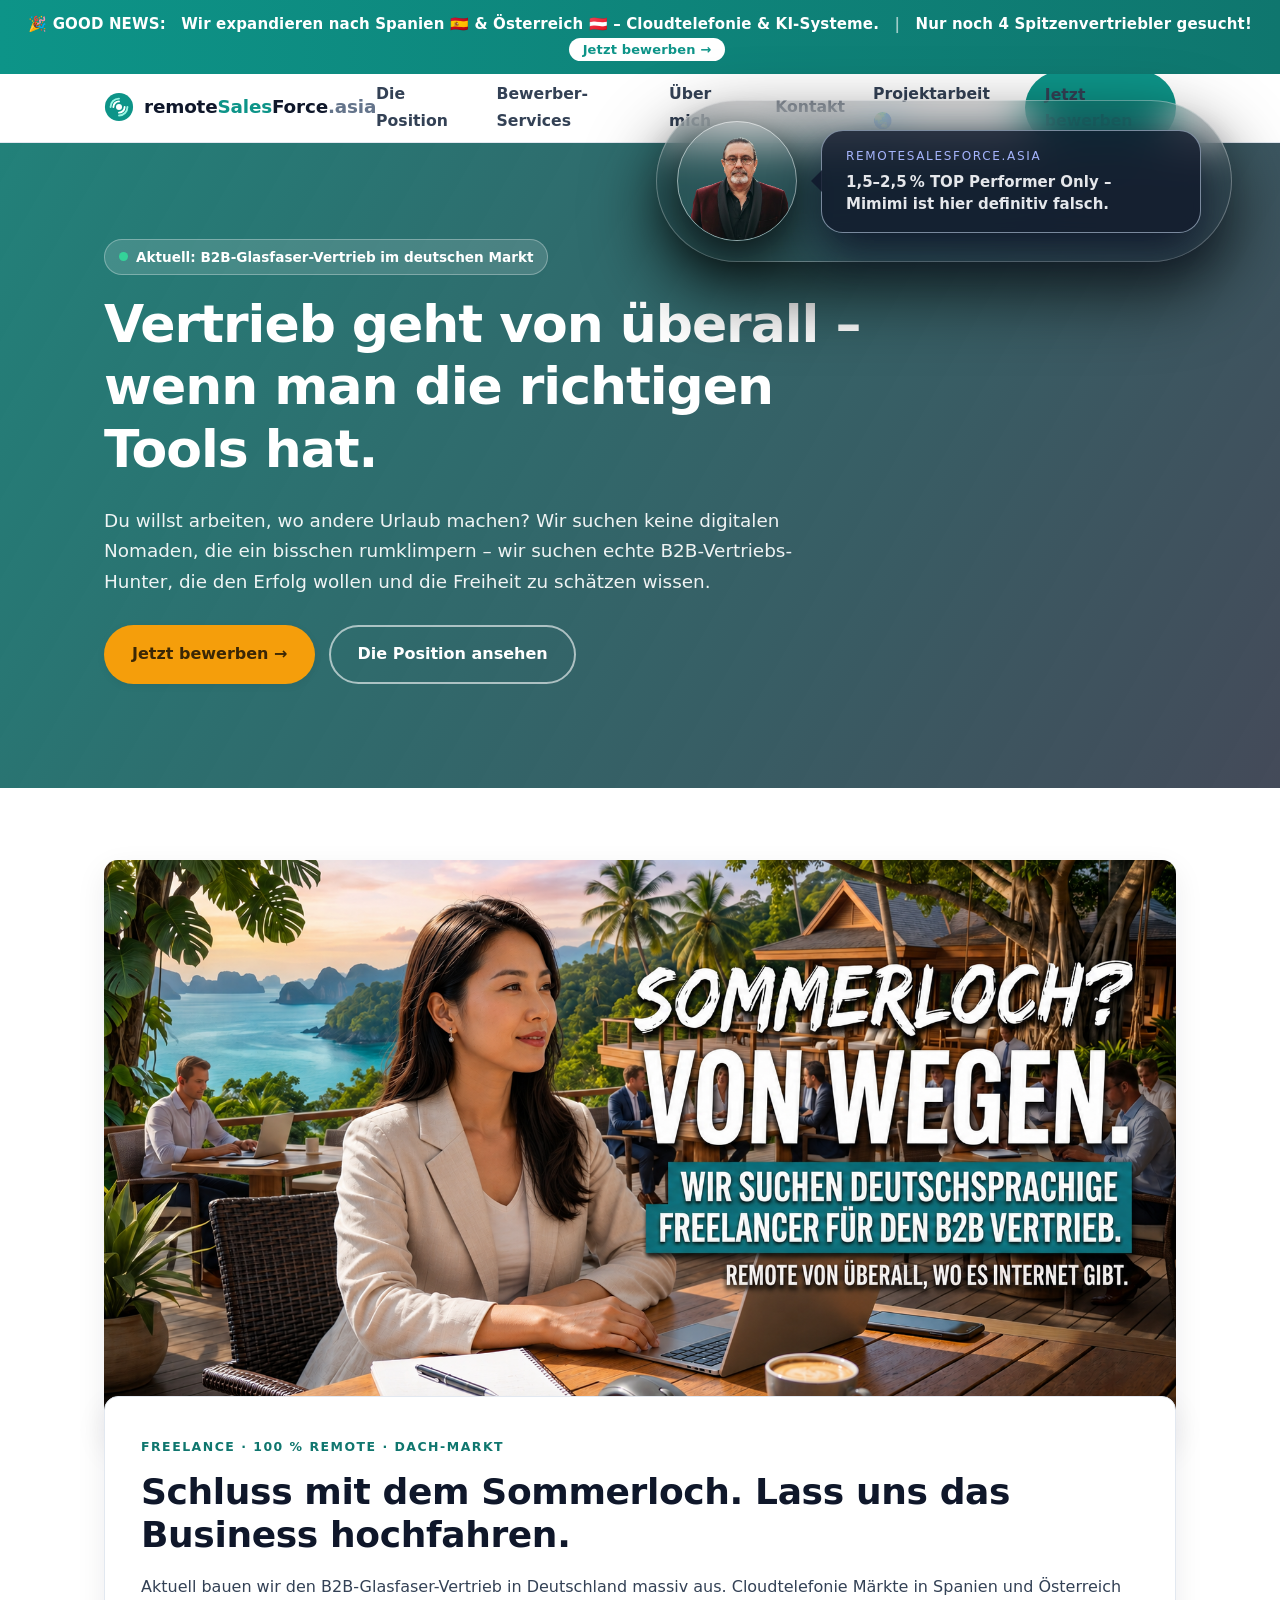
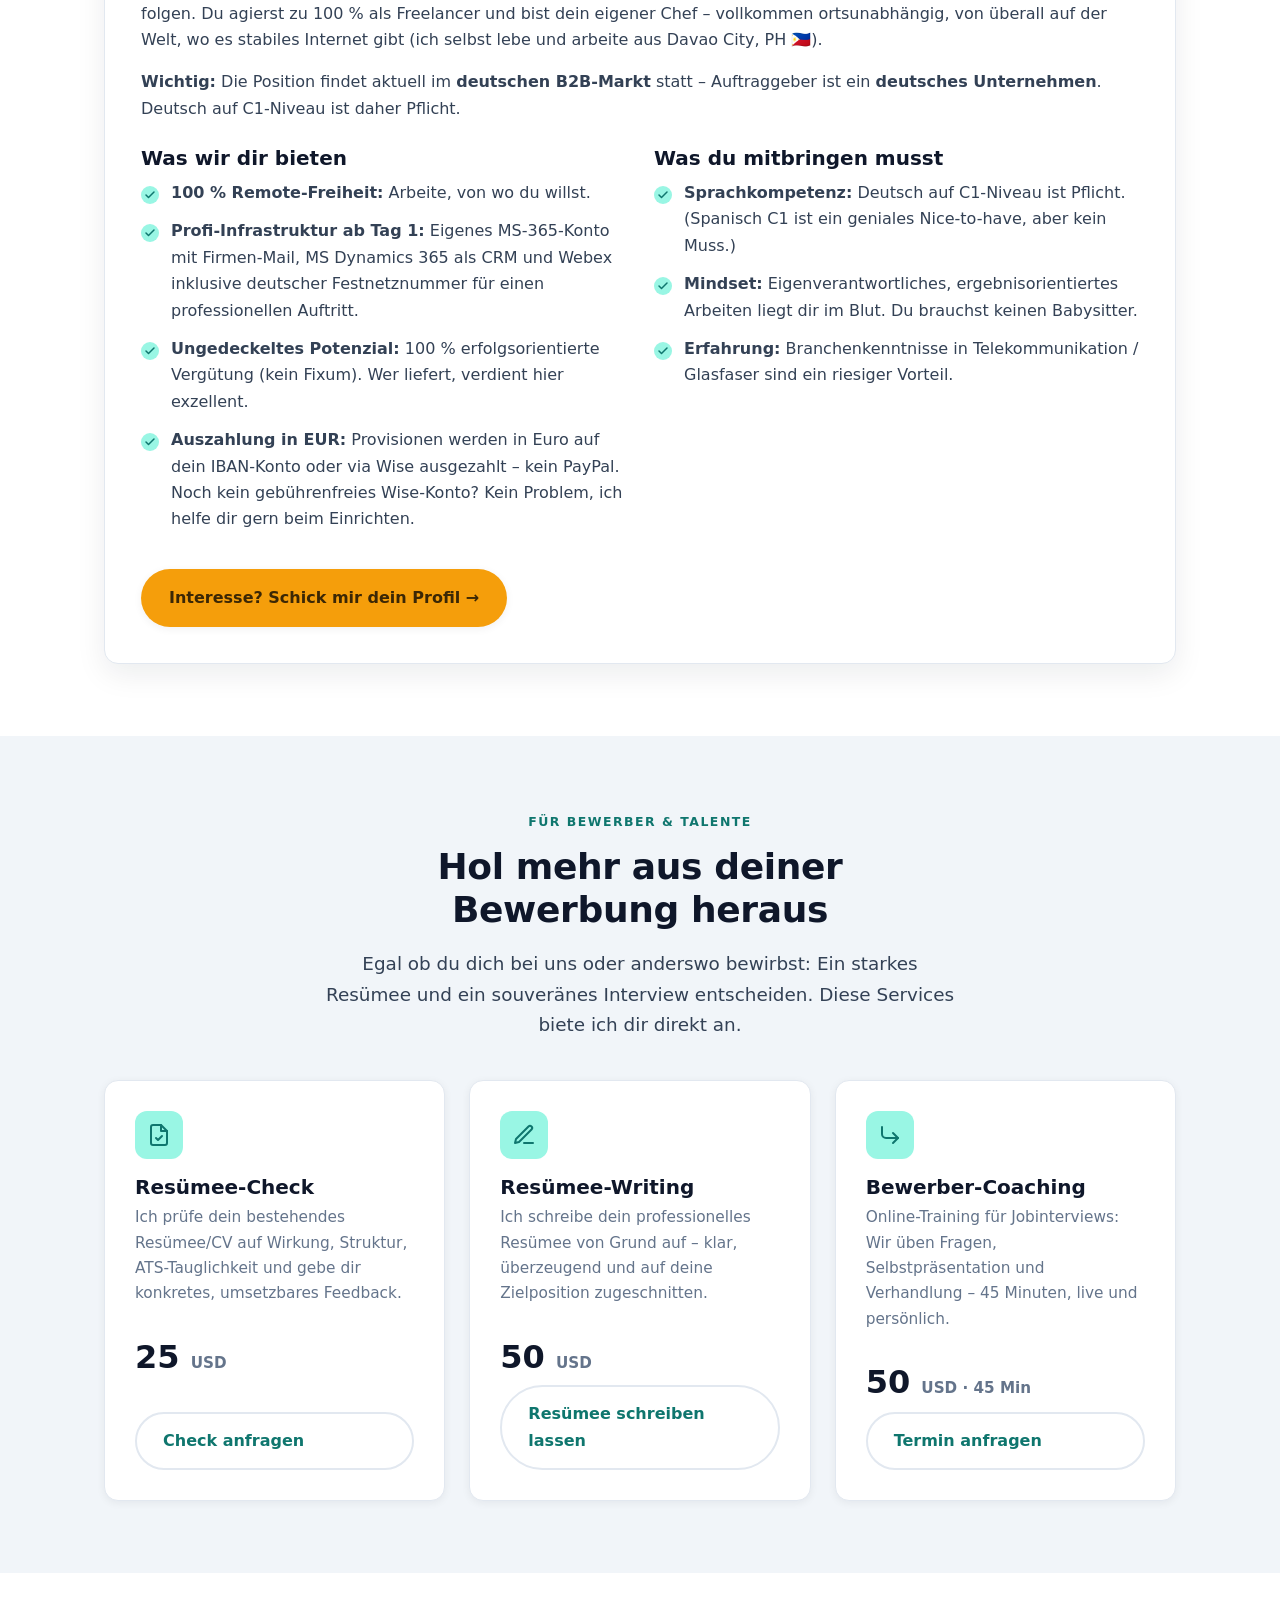
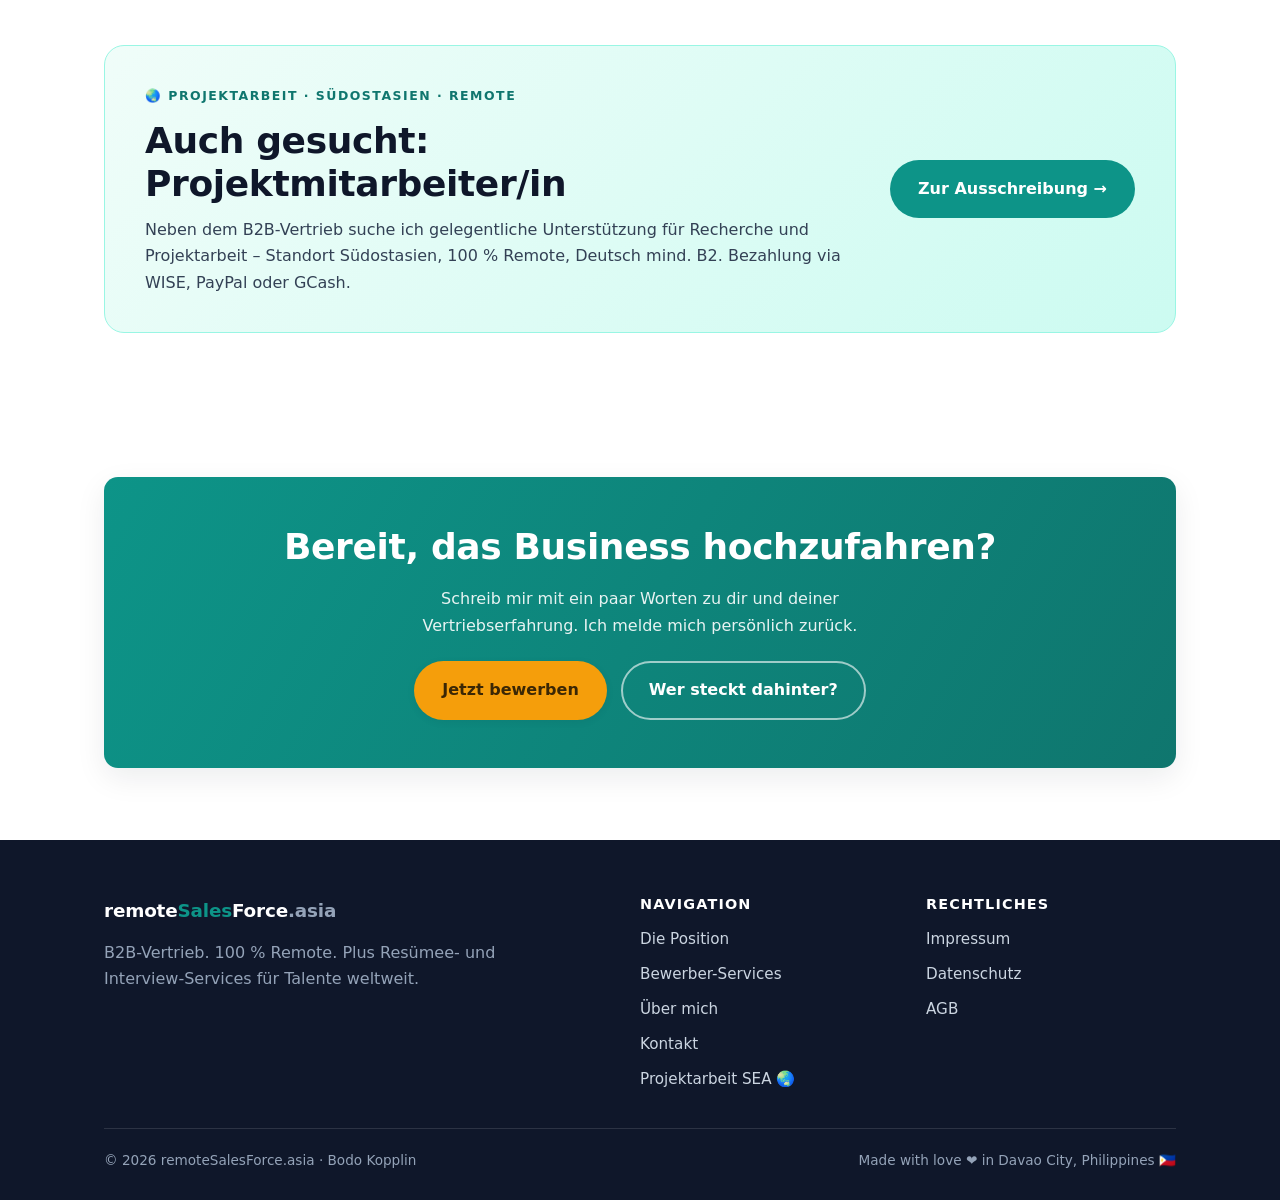
==== commit 874f9954: "Remove duplicate HTML structure in index.html Removed duplicate HTML structure and cleaned up the do" ====
--- a/index.html
+++ b/index.html
@@ -1,4 +1,4 @@
-<!DOCTYPE html>   <!DOCTYPE html>   
+<!DOCTYPE html>   
 <html lang="de">
 <head>
   <!-- Google Tag Manager -->
@@ -399,403 +399,3 @@
   <script src="assets/js/main.js"></script>
 </body>
 </html>
-<html lang="de">
-<head>
-  <!-- Google Tag Manager -->
-<script>(function(w,d,s,l,i){w[l]=w[l]||[];w[l].push({'gtm.start':
-new Date().getTime(),event:'gtm.js'});var f=d.getElementsByTagName(s)[0],
-j=d.createElement(s),dl=l!='dataLayer'?'&l='+l:'';j.async=true;j.src=
-'https://www.googletagmanager.com/gtm.js?id='+i+dl;f.parentNode.insertBefore(j,f);
-})(window,document,'script','dataLayer','GTM-MR9XFWQ5');</script>
-<!-- End Google Tag Manager -->
-  <!-- Google tag (gtag.js) -->
-<script async src="https://www.googletagmanager.com/gtag/js?id=G-564L8G4YLS"></script>
-<script>
-  window.dataLayer = window.dataLayer || [];
-  function gtag(){dataLayer.push(arguments);}
-  gtag('js', new Date());
-
-  gtag('config', 'G-564L8G4YLS');
-</script>
-  <meta charset="UTF-8" />
-  <meta name="viewport" content="width=device-width, initial-scale=1" />
-  <title>remoteSalesForce.asia – B2B-Vertrieb. 100 % Remote. Weltweit.</title>
-  <meta name="description" content="Wir bauen den B2B-Glasfaser-Vertrieb aus und suchen echte Vertriebs-Hunter – 100 % Remote, als Freelancer, mit Profi-Infrastruktur ab Tag 1. Plus: Resümee-Check, Resümee-Writing und Bewerber-Coaching." />
-  <link rel="preconnect" href="https://fonts.googleapis.com" />
-  <link rel="stylesheet" href="assets/css/style.css" />
-
-  <!-- ================= FLOATING PROFILE SPEECH BUBBLE ================= -->
-  <style>
-    .floating-profile-pill {
-      position: fixed;
-      top: 100px;
-      right: 48px;
-      z-index: 9999;
-
-      display: flex;
-      align-items: center;
-      gap: 24px;
-
-      padding: 20px 30px 20px 20px;
-
-      background: rgba(15, 15, 20, 0.22);
-      border-radius: 999px;
-
-      box-shadow: 0 30px 70px rgba(0, 0, 0, 0.7);
-      backdrop-filter: blur(22px);
-      -webkit-backdrop-filter: blur(22px);
-      border: 1px solid rgba(255, 255, 255, 0.32);
-
-      color: #f9fafb;
-
-      opacity: 0;
-      transform: translateY(-16px);
-      animation:
-        fpFadeIn 0.7s ease-out forwards 0.35s,
-        fpFloat 10s ease-in-out infinite 1s;
-    }
-
-    .fp-avatar {
-      flex: 0 0 auto;
-      width: 120px;
-      height: 120px;
-      border-radius: 999px;
-      overflow: hidden;
-      box-shadow: 0 18px 46px rgba(0, 0, 0, 0.75);
-      border: 1px solid rgba(255, 255, 255, 0.5);
-    }
-
-    .fp-avatar img {
-      width: 100%;
-      height: 100%;
-      object-fit: cover;
-      display: block;
-    }
-
-    .fp-bubble {
-      position: relative;
-      padding: 16px 24px;
-      border-radius: 22px;
-
-      background: rgba(15, 23, 42, 0.8);
-      border: 1px solid rgba(148, 163, 184, 0.8);
-
-      box-shadow: 0 20px 46px rgba(15, 23, 42, 0.95);
-
-      font-family: system-ui, -apple-system, BlinkMacSystemFont, "Segoe UI", sans-serif;
-      font-size: 16px;
-      line-height: 1.5;
-      max-width: 380px;
-    }
-
-    .fp-bubble::before {
-      content: "";
-      position: absolute;
-      left: -11px;
-      top: 50%;
-      transform: translateY(-50%);
-      width: 0;
-      height: 0;
-      border-top: 11px solid transparent;
-      border-bottom: 11px solid transparent;
-      border-right: 11px solid rgba(15, 23, 42, 0.8);
-    }
-
-    .fp-eyebrow {
-      margin: 0 0 6px;
-      font-size: 12px;
-      letter-spacing: 0.14em;
-      text-transform: uppercase;
-      color: #a5b4fc;
-    }
-
-    .fp-text {
-      margin: 0;
-      font-size: 15px;
-      font-weight: 700;
-      color: #e5e7eb;
-      white-space: normal;
-    }
-
-    @keyframes fpFadeIn {
-      to {
-        opacity: 1;
-        transform: translateY(0);
-      }
-    }
-
-    @keyframes fpFloat {
-      0%   { transform: translateY(0); }
-      50%  { transform: translateY(-6px); }
-      100% { transform: translateY(0); }
-    }
-
-    @media (max-width: 1024px) {
-      .floating-profile-pill {
-        top: 72px;
-        right: 20px;
-        padding: 14px 20px 14px 14px;
-        gap: 16px;
-      }
-
-      .fp-avatar {
-        width: 90px;
-        height: 90px;
-      }
-
-      .fp-bubble {
-        padding: 10px 16px;
-        font-size: 14px;
-        max-width: 320px;
-      }
-
-      .fp-text {
-        font-size: 14px;
-      }
-    }
-
-    @media (max-width: 768px) {
-      .floating-profile-pill {
-        top: 62px;
-        right: 10px;
-        padding: 10px 12px 10px 10px;
-        gap: 10px;
-      }
-
-      .fp-avatar {
-        width: 64px;
-        height: 64px;
-      }
-
-      .fp-bubble {
-        padding: 8px 12px;
-        font-size: 13px;
-        max-width: 260px;
-      }
-
-      .fp-text {
-        font-size: 13px;
-      }
-    }
-
-    @media (max-width: 480px) {
-      .floating-profile-pill {
-        max-width: min(92vw, 360px);
-      }
-    }
-  </style>
-</head>
-<body>
-
-  <!-- === Floating Profile Bubble (Bodo) === -->
-  <div class="floating-profile-pill">
-    <div class="fp-avatar">
-      <img src="pics/ProfilePic.png" alt="Bodo Kopplin" />
-    </div>
-    <div class="fp-bubble">
-      <p class="fp-eyebrow">remoteSalesForce.asia</p>
-      <p class="fp-text">
-        1,5–2,5 % TOP Performer Only – Mimimi ist hier definitiv falsch.
-      </p>
-    </div>
-  </div>
-
-  <!-- ================= ANNOUNCEMENT BAR ================= -->
-  <div style="background:linear-gradient(90deg,#0d9488,#0f766e);color:#fff;text-align:center;padding:12px 16px;font-size:15px;font-weight:600;letter-spacing:0.01em;position:relative;z-index:100;">
-    <span style="margin-right:10px;">🎉 GOOD NEWS:</span>
-    Wir expandieren nach <strong>Spanien 🇪🇸</strong> &amp; <strong>Österreich 🇦🇹</strong> – Cloudtelefonie &amp; KI-Systeme.
-    <span style="margin:0 10px;opacity:0.6;">|</span>
-    Nur noch <strong>4 Spitzenvertriebler</strong> gesucht!
-    <a href="bewerbung.html" style="margin-left:14px;background:#fff;color:#0d9488;padding:4px 14px;border-radius:999px;font-size:13px;text-decoration:none;font-weight:700;">Jetzt bewerben →</a>
-  </div>
-  <!-- ================= HEADER / NAV ================= -->
-  <header class="site-header">
-    <div class="container nav">
-      <a href="index.html" class="brand" aria-label="remoteSalesForce.asia Startseite">
-        <svg width="30" height="30" viewBox="0 0 32 32" fill="none" aria-hidden="true">
-          <circle cx="16" cy="16" r="15" fill="#0d9488"/>
-          <circle cx="16" cy="16" r="3.2" fill="#fff"/>
-          <path d="M10 16a6 6 0 0 1 6-6" stroke="#fff" stroke-width="2" stroke-linecap="round"/>
-          <path d="M7 16a9 9 0 0 1 9-9" stroke="#99f6e4" stroke-width="2" stroke-linecap="round"/>
-          <path d="M22 16a6 6 0 0 1-6 6" stroke="#fff" stroke-width="2" stroke-linecap="round"/>
-          <path d="M25 16a9 9 0 0 1-9 9" stroke="#99f6e4" stroke-width="2" stroke-linecap="round"/>
-        </svg>
-        <span>remote<span class="dot">Sales</span>Force<span class="tld">.asia</span></span>
-      </a>
-      <nav>
-        <button class="nav-toggle" aria-label="Menü" aria-expanded="false"><span></span><span></span><span></span></button>
-        <ul class="nav-links">
-          <li><a href="#jobpost">Die Position</a></li>
-          <li><a href="#leistungen">Bewerber-Services</a></li>
-          <li><a href="about.html">Über mich</a></li>
-          <li><a href="kontakt.html">Kontakt</a></li>
-          <li><a href="freelancer-sea.html">Projektarbeit 🌏</a></li>
-          <li><a href="bewerbung.html" class="btn btn--brand nav-cta">Jetzt bewerben</a></li>
-        </ul>
-      </nav>
-    </div>
-  </header>
-
-  <!-- ================= BANNER / HERO-IMAGE ================= -->
-  <section class="banner" style="--banner-img: url('pics/ChatGPT Image Jun 28, 2026, 07_51_49 AM.png');">
-    <div class="container">
-      <div class="banner__inner">
-        <span class="banner__badge"><span class="pulse"></span> Aktuell: B2B-Glasfaser-Vertrieb im deutschen Markt</span>
-        <h1>Vertrieb geht von überall&nbsp;– wenn man die richtigen Tools hat.</h1>
-        <p class="lead">Du willst arbeiten, wo andere Urlaub machen? Wir suchen keine digitalen Nomaden, die ein bisschen rumklimpern – wir suchen echte B2B-Vertriebs-Hunter, die den Erfolg wollen und die Freiheit zu schätzen wissen.</p>
-        <div class="banner__cta">
-          <a href="bewerbung.html" class="btn btn--primary">Jetzt bewerben →</a>
-          <a href="#jobpost" class="btn btn--ghost">Die Position ansehen</a>
-        </div>
-      </div>
-    </div>
-  </section>
-
-  <!-- ================= JOBPOST ================= -->
-  <section class="section" id="jobpost">
-    <div class="container">
-     <img class="jobpost__img" src="pics/ChatGPT Image Jun 28, 2026, 07_51_49 AM.png" alt="B2B-Vertrieb 100 % Remote – arbeite von überall auf der Welt" loading="lazy">
-
-      <div class="jobpost__card">
-        <span class="eyebrow">Freelance · 100 % Remote · DACH-Markt</span>
-        <h2>Schluss mit dem Sommerloch. Lass uns das Business hochfahren.</h2>
-        <p>Aktuell bauen wir den B2B-Glasfaser-Vertrieb in Deutschland massiv aus. Cloudtelefonie Märkte in Spanien und Österreich folgen. Du agierst zu 100 % als Freelancer und bist dein eigener Chef – vollkommen ortsunabhängig, von überall auf der Welt, wo es stabiles Internet gibt (ich selbst lebe und arbeite aus Davao City, PH 🇵🇭).</p>
-        <p><strong>Wichtig:</strong> Die Position findet aktuell im <strong>deutschen B2B-Markt</strong> statt – Auftraggeber ist ein <strong>deutsches Unternehmen</strong>. Deutsch auf C1-Niveau ist daher Pflicht.</p>
-
-        <div class="cols">
-          <div>
-            <h3>Was wir dir bieten</h3>
-            <ul class="checklist">
-              <li><b>100 % Remote-Freiheit:</b> Arbeite, von wo du willst.</li>
-              <li><b>Profi-Infrastruktur ab Tag 1:</b> Eigenes MS-365-Konto mit Firmen-Mail, MS Dynamics 365 als CRM und Webex inklusive deutscher Festnetznummer für einen professionellen Auftritt.</li>
-              <li><b>Ungedeckeltes Potenzial:</b> 100 % erfolgsorientierte Vergütung (kein Fixum). Wer liefert, verdient hier exzellent.</li>
-              <li><b>Auszahlung in EUR:</b> Provisionen werden in Euro auf dein IBAN-Konto oder via Wise ausgezahlt – kein PayPal. Noch kein gebührenfreies Wise-Konto? Kein Problem, ich helfe dir gern beim Einrichten.</li>
-            </ul>
-          </div>
-          <div>
-            <h3>Was du mitbringen musst</h3>
-            <ul class="checklist">
-              <li><b>Sprachkompetenz:</b> Deutsch auf C1-Niveau ist Pflicht. (Spanisch C1 ist ein geniales Nice-to-have, aber kein Muss.)</li>
-              <li><b>Mindset:</b> Eigenverantwortliches, ergebnisorientiertes Arbeiten liegt dir im Blut. Du brauchst keinen Babysitter.</li>
-              <li><b>Erfahrung:</b> Branchenkenntnisse in Telekommunikation / Glasfaser sind ein riesiger Vorteil.</li>
-            </ul>
-          </div>
-        </div>
-
-        <a href="bewerbung.html" class="btn btn--primary">Interesse? Schick mir dein Profil →</a>
-      </div>
-    </div>
-  </section>
-
-  <!-- ================= BEWERBER-SERVICES ================= -->
-  <section class="section section--soft" id="leistungen">
-    <div class="container">
-      <div class="center" style="max-width:62ch;margin:0 auto 40px;">
-        <span class="eyebrow">Für Bewerber & Talente</span>
-        <h2>Hol mehr aus deiner Bewerbung heraus</h2>
-        <p class="lead">Egal ob du dich bei uns oder anderswo bewirbst: Ein starkes Resümee und ein souveränes Interview entscheiden. Diese Services biete ich dir direkt an.</p>
-      </div>
-
-      <div class="cards">
-        <div class="card">
-          <div class="card__icon" aria-hidden="true">
-            <svg width="24" height="24" viewBox="0 0 24 24" fill="none" stroke="currentColor" stroke-width="2" stroke-linecap="round" stroke-linejoin="round"><path d="M14 2H6a2 2 0 0 0-2 2v16a2 2 0 0 0 2 2h12a2 2 0 0 0 2-2V8z"/><polyline points="14 2 14 8 20 8"/><path d="m9 15 2 2 4-4"/></svg>
-          </div>
-          <h3>Resümee-Check</h3>
-          <p>Ich prüfe dein bestehendes Resümee/CV auf Wirkung, Struktur, ATS-Tauglichkeit und gebe dir konkretes, umsetzbares Feedback.</p>
-          <div class="price">25 <span>USD</span></div>
-          <a href="kontakt.html?service=resumee-check" class="btn btn--outline">Check anfragen</a>
-        </div>
-
-        <div class="card">
-          <div class="card__icon" aria-hidden="true">
-            <svg width="24" height="24" viewBox="0 0 24 24" fill="none" stroke="currentColor" stroke-width="2" stroke-linecap="round" stroke-linejoin="round"><path d="M12 20h9"/><path d="M16.5 3.5a2.12 2.12 0 0 1 3 3L7 19l-4 1 1-4Z"/></svg>
-          </div>
-          <h3>Resümee-Writing</h3>
-          <p>Ich schreibe dein professionelles Resümee von Grund auf – klar, überzeugend und auf deine Zielposition zugeschnitten.</p>
-          <div class="price">50 <span>USD</span></div>
-          <a href="kontakt.html?service=resumee-writing" class="btn btn--outline">Resümee schreiben lassen</a>
-        </div>
-
-        <div class="card">
-          <div class="card__icon" aria-hidden="true">
-            <svg width="24" height="24" viewBox="0 0 24 24" fill="none" stroke="currentColor" stroke-width="2" stroke-linecap="round" stroke-linejoin="round"><path d="M15 10l5 5-5 5"/><path d="M4 4v7a4 4 0 0 0 4 4h12"/></svg>
-          </div>
-          <h3>Bewerber-Coaching</h3>
-          <p>Online-Training für Jobinterviews: Wir üben Fragen, Selbstpräsentation und Verhandlung – 45 Minuten, live und persönlich.</p>
-          <div class="price">50 <span>USD · 45 Min</span></div>
-          <a href="https://calendly.com/bodo-remotesalesforce/45min" class="btn btn--outline" target="_blank" rel="noopener">Termin anfragen</a>
-        </div>
-      </div>
-    </div>
-  </section>
-
-  <!-- ================= PROJEKTMITARBEIT SEA ================= -->
-  <section class="section" id="projektarbeit">
-    <div class="container">
-      <div style="display:flex;align-items:center;gap:36px;flex-wrap:wrap;background:linear-gradient(135deg,#f0fdf9,#ccfbf1);border:1.5px solid #99f6e4;border-radius:20px;padding:36px 40px;">
-        <div style="flex:1;min-width:260px;">
-          <span class="eyebrow">🌏 Projektarbeit · Südostasien · Remote</span>
-          <h2 style="margin-bottom:12px;">Auch gesucht: Projektmitarbeiter/in</h2>
-          <p style="margin:0;">Neben dem B2B-Vertrieb suche ich gelegentliche Unterstützung für Recherche und Projektarbeit – Standort Südostasien, 100 % Remote, Deutsch mind. B2. Bezahlung via WISE, PayPal oder GCash.</p>
-        </div>
-        <div style="flex-shrink:0;">
-          <a href="freelancer-sea.html" class="btn btn--brand">Zur Ausschreibung →</a>
-        </div>
-      </div>
-    </div>
-  </section>
-
-  <!-- ================= CTA STRIP ================= -->
-  <section class="section">
-    <div class="container">
-      <div class="cta-strip">
-        <h2>Bereit, das Business hochzufahren?</h2>
-        <p>Schreib mir mit ein paar Worten zu dir und deiner Vertriebserfahrung. Ich melde mich persönlich zurück.</p>
-        <div style="margin-top:22px;display:flex;gap:14px;justify-content:center;flex-wrap:wrap;">
-          <a href="bewerbung.html" class="btn btn--primary">Jetzt bewerben</a>
-          <a href="about.html" class="btn btn--ghost">Wer steckt dahinter?</a>
-        </div>
-      </div>
-    </div>
-  </section>
-
-  <!-- ================= FOOTER ================= -->
-  <footer class="site-footer">
-    <div class="container">
-      <div class="footer-grid">
-        <div>
-          <a href="index.html" class="brand" style="color:#fff;">
-            <span>remote<span class="dot">Sales</span>Force<span class="tld" style="color:#94a3b8;">.asia</span></span>
-          </a>
-          <p style="margin-top:14px;max-width:42ch;color:#94a3b8;">B2B-Vertrieb. 100 % Remote. Plus Resümee- und Interview-Services für Talente weltweit.</p>
-        </div>
-        <div>
-          <h4>Navigation</h4>
-          <ul class="footer-links">
-            <li><a href="#jobpost">Die Position</a></li>
-            <li><a href="#leistungen">Bewerber-Services</a></li>
-            <li><a href="about.html">Über mich</a></li>
-            <li><a href="kontakt.html">Kontakt</a></li>
-            <li><a href="freelancer-sea.html">Projektarbeit SEA 🌏</a></li>
-          </ul>
-        </div>
-        <div>
-          <h4>Rechtliches</h4>
-          <ul class="footer-links">
-            <li><a href="impressum.html">Impressum</a></li>
-            <li><a href="datenschutz.html">Datenschutz</a></li>
-            <li><a href="agb.html">AGB</a></li>
-          </ul>
-        </div>
-      </div>
-      <div class="footer-bottom">
-        <span>© <span data-year>2026</span> remoteSalesForce.asia · Bodo Kopplin</span>
-        <span>Made with love ❤️ in Davao City, Philippines 🇵🇭</span>
-      </div>
-    </div>
-  </footer>
-
-  <script src="assets/js/main.js"></script>
-</body>
-</html>
